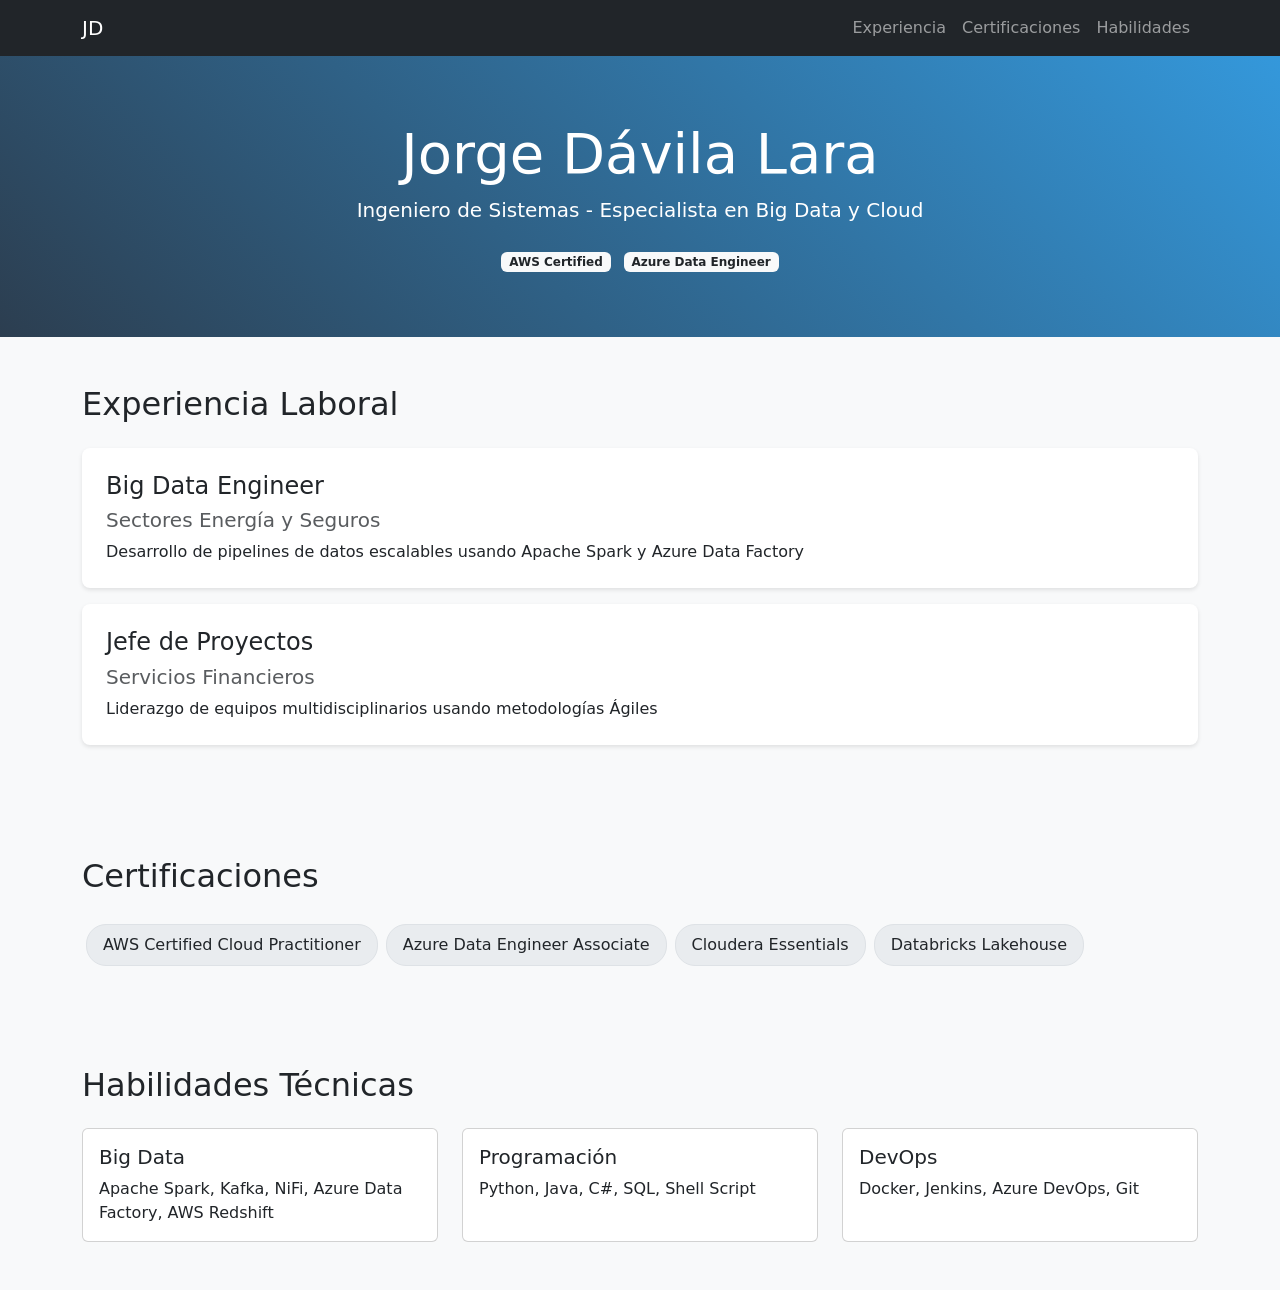
==== index.html @ fbff55b8 "fix: rename html" ====
<!DOCTYPE html>
<html lang="es">
<head>
    <meta charset="UTF-8">
    <meta name="viewport" content="width=device-width, initial-scale=1.0">
    <title>Jorge Dávila - Portafolio Profesional</title>
    <link href="https://cdn.jsdelivr.net/npm/bootstrap@5.3.0/dist/css/bootstrap.min.css" rel="stylesheet">
    <link href="styles.css" rel="stylesheet">
</head>
<body>
    <nav class="navbar navbar-expand-lg navbar-dark bg-dark">
        <div class="container">
            <a class="navbar-brand" href="#">JD</a>
            <button class="navbar-toggler" type="button" data-bs-toggle="collapse" data-bs-target="#navbarNav">
                <span class="navbar-toggler-icon"></span>
            </button>
            <div class="collapse navbar-collapse" id="navbarNav">
                <ul class="navbar-nav ms-auto">
                    <li class="nav-item"><a class="nav-link" href="#experiencia">Experiencia</a></li>
                    <li class="nav-item"><a class="nav-link" href="#certificaciones">Certificaciones</a></li>
                    <li class="nav-item"><a class="nav-link" href="#habilidades">Habilidades</a></li>
                </ul>
            </div>
        </div>
    </nav>

    <div class="hero-section text-center">
        <div class="container">
            <h1 class="display-4">Jorge Dávila Lara</h1>
            <p class="lead">Ingeniero de Sistemas - Especialista en Big Data y Cloud</p>
            <div class="mt-4">
                <span class="badge bg-light text-dark me-2">AWS Certified</span>
                <span class="badge bg-light text-dark">Azure Data Engineer</span>
            </div>
        </div>
    </div>

    <section id="experiencia" class="container">
        <h2 class="mb-4">Experiencia Laboral</h2>
        <div class="experience-item">
            <h4>Big Data Engineer</h4>
            <h5 class="text-muted">Sectores Energía y Seguros</h5>
            <p class="mb-0">Desarrollo de pipelines de datos escalables usando Apache Spark y Azure Data Factory</p>
        </div>
        <div class="experience-item">
            <h4>Jefe de Proyectos</h4>
            <h5 class="text-muted">Servicios Financieros</h5>
            <p class="mb-0">Liderazgo de equipos multidisciplinarios usando metodologías Ágiles</p>
        </div>
    </section>

    <section id="certificaciones" class="bg-light">
        <div class="container">
            <h2 class="mb-4">Certificaciones</h2>
            <div class="d-flex flex-wrap">
                <span class="certification-badge">AWS Certified Cloud Practitioner</span>
                <span class="certification-badge">Azure Data Engineer Associate</span>
                <span class="certification-badge">Cloudera Essentials</span>
                <span class="certification-badge">Databricks Lakehouse</span>
            </div>
        </div>
    </section>

    <section id="habilidades" class="container">
        <h2 class="mb-4">Habilidades Técnicas</h2>
        <div class="row row-cols-1 row-cols-md-3 g-4">
            <div class="col">
                <div class="card skill-card h-100">
                    <div class="card-body">
                        <h5 class="card-title">Big Data</h5>
                        <p class="card-text">Apache Spark, Kafka, NiFi, Azure Data Factory, AWS Redshift</p>
                    </div>
                </div>
            </div>
            <div class="col">
                <div class="card skill-card h-100">
                    <div class="card-body">
                        <h5 class="card-title">Programación</h5>
                        <p class="card-text">Python, Java, C#, SQL, Shell Script</p>
                    </div>
                </div>
            </div>
            <div class="col">
                <div class="card skill-card h-100">
                    <div class="card-body">
                        <h5 class="card-title">DevOps</h5>
                        <p class="card-text">Docker, Jenkins, Azure DevOps, Git</p>
                    </div>
                </div>
            </div>
        </div>
    </section>

    <script src="https://cdn.jsdelivr.net/npm/bootstrap@5.3.0/dist/js/bootstrap.bundle.min.js"></script>
    <script src="script.js"></script>
</body>
</html>
---- styles.css ----
body { background-color: #f8f9fa; }
.hero-section { 
    background: linear-gradient(45deg, #2c3e50, #3498db);
    color: white;
    padding: 4rem 0;
}
.skill-card {
    transition: transform 0.3s;
    cursor: pointer;
}
.skill-card:hover {
    transform: translateY(-5px);
}
.certification-badge {
    background-color: #e9ecef;
    border: 1px solid #dee2e6;
    padding: 0.5rem 1rem;
    border-radius: 20px;
    margin: 0.25rem;
}
section { padding: 3rem 0; }
.experience-item {
    background: white;
    border-radius: 8px;
    padding: 1.5rem;
    margin-bottom: 1rem;
    box-shadow: 0 2px 4px rgba(0,0,0,0.1);
}
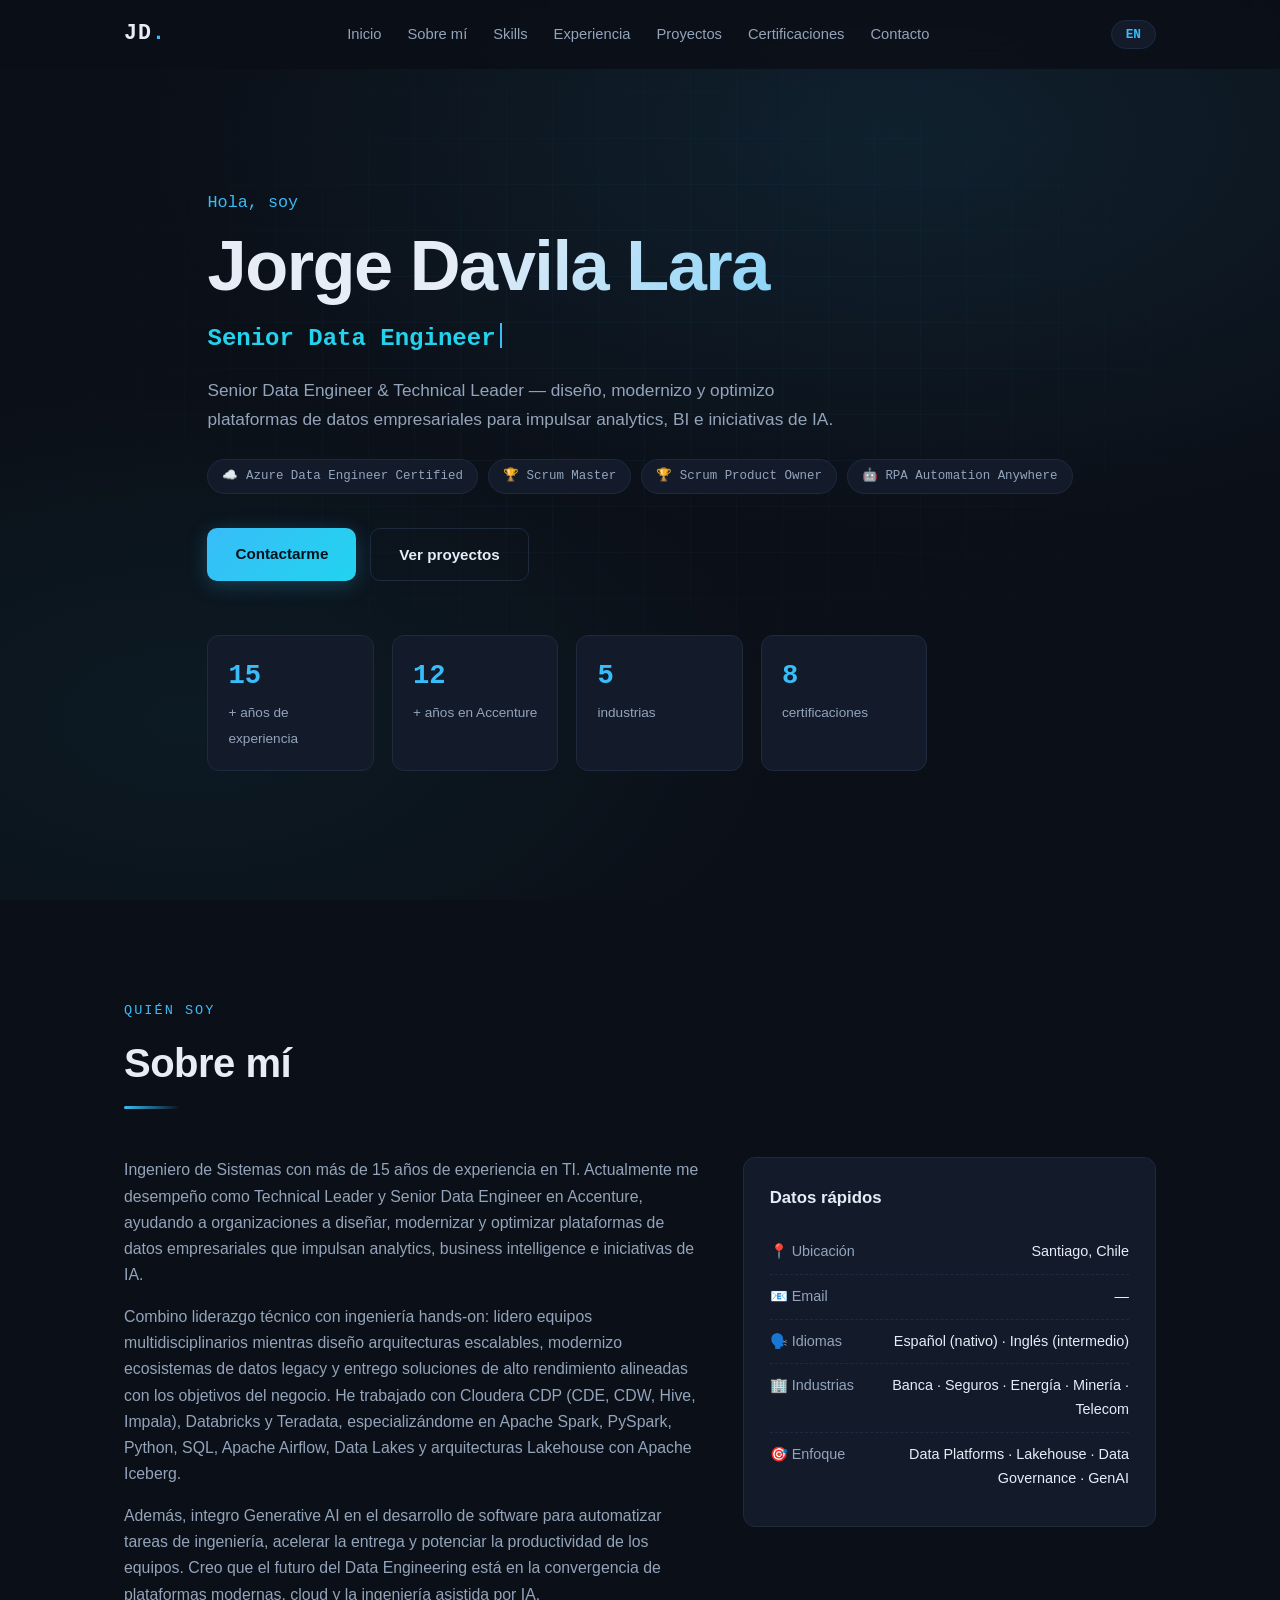
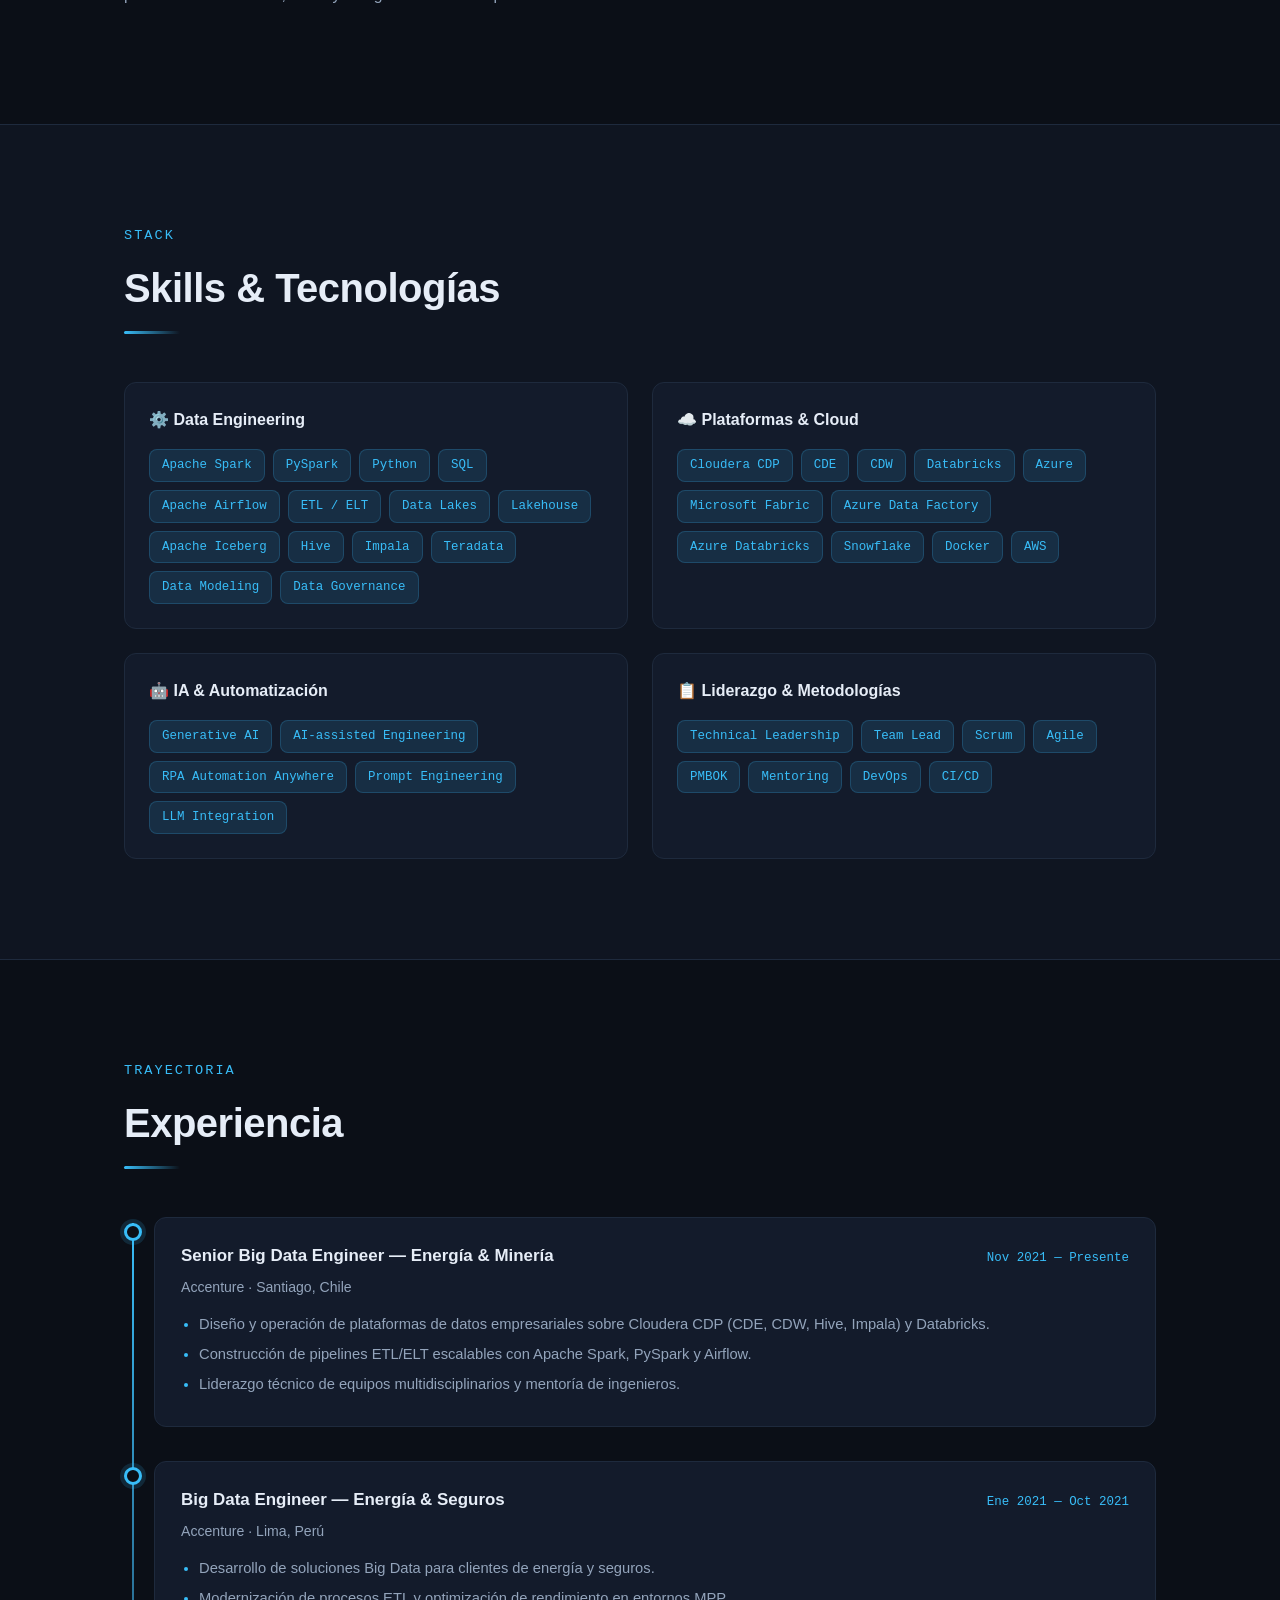
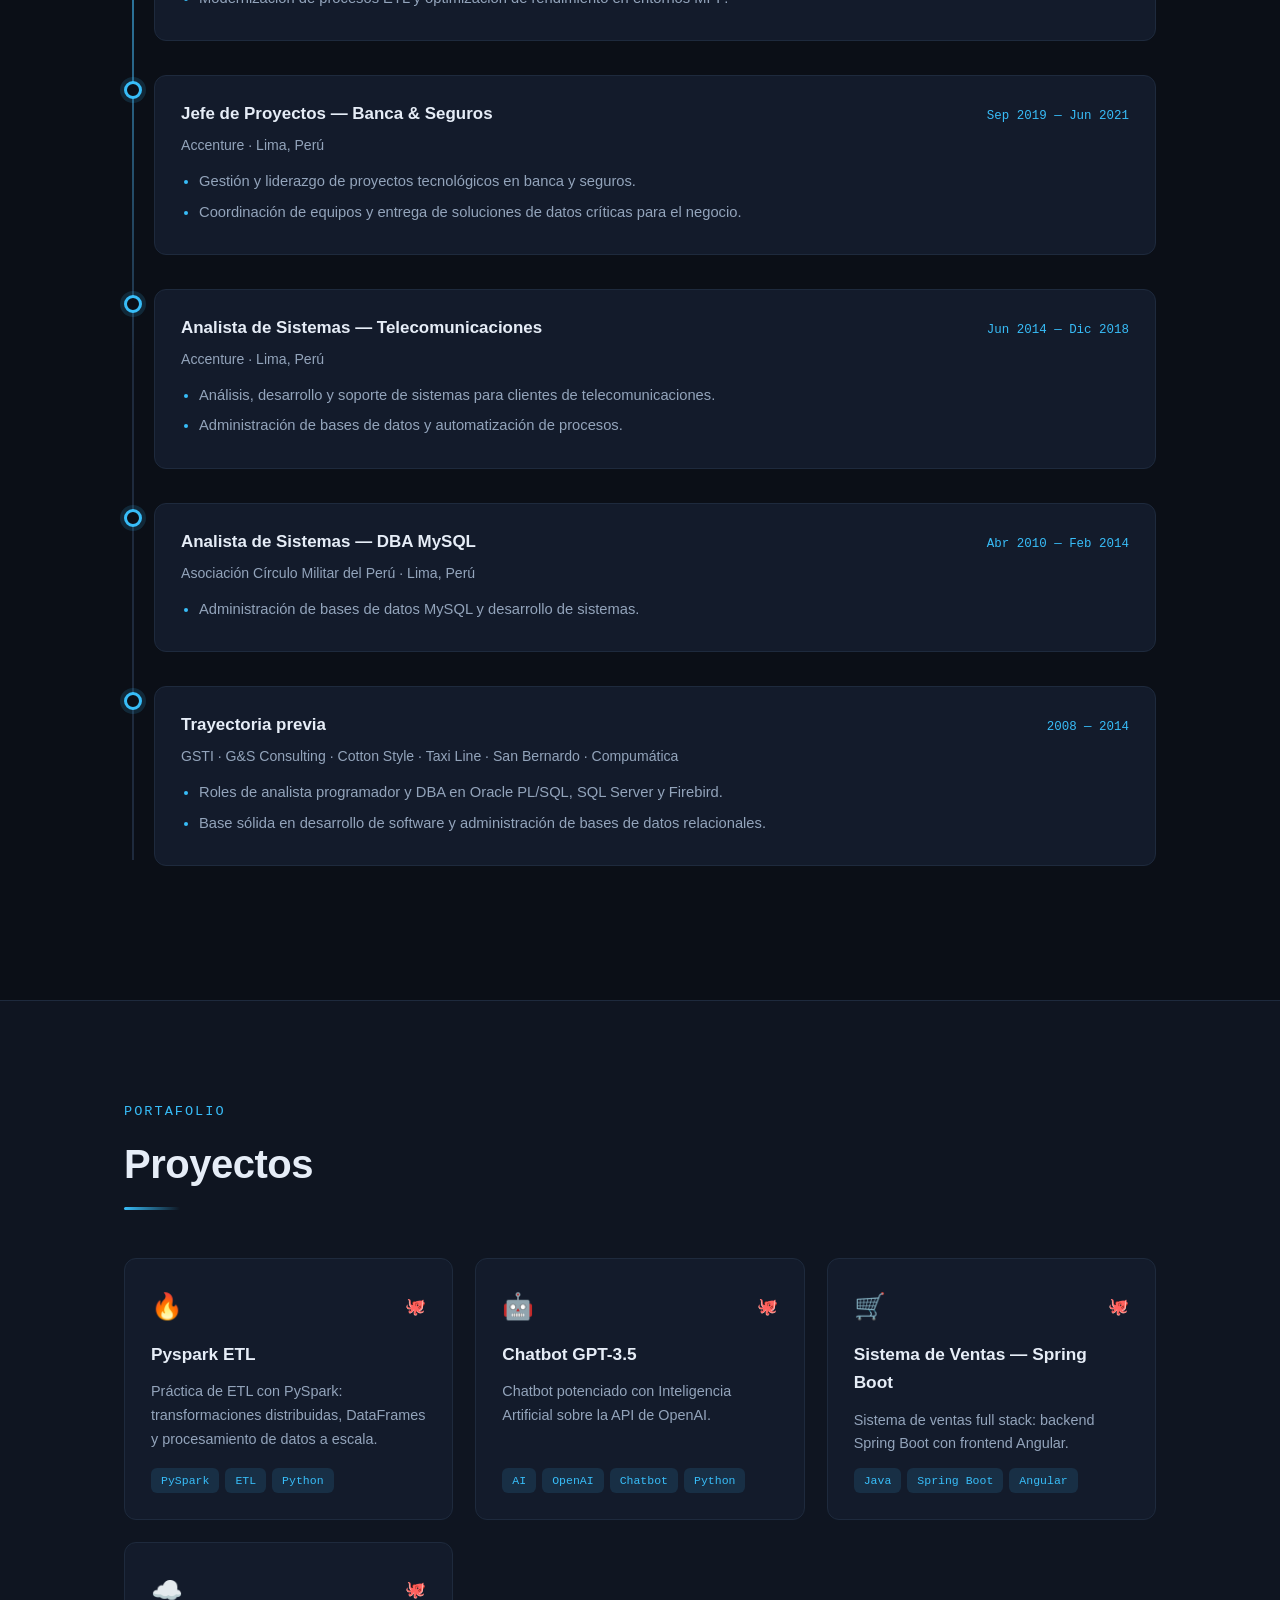
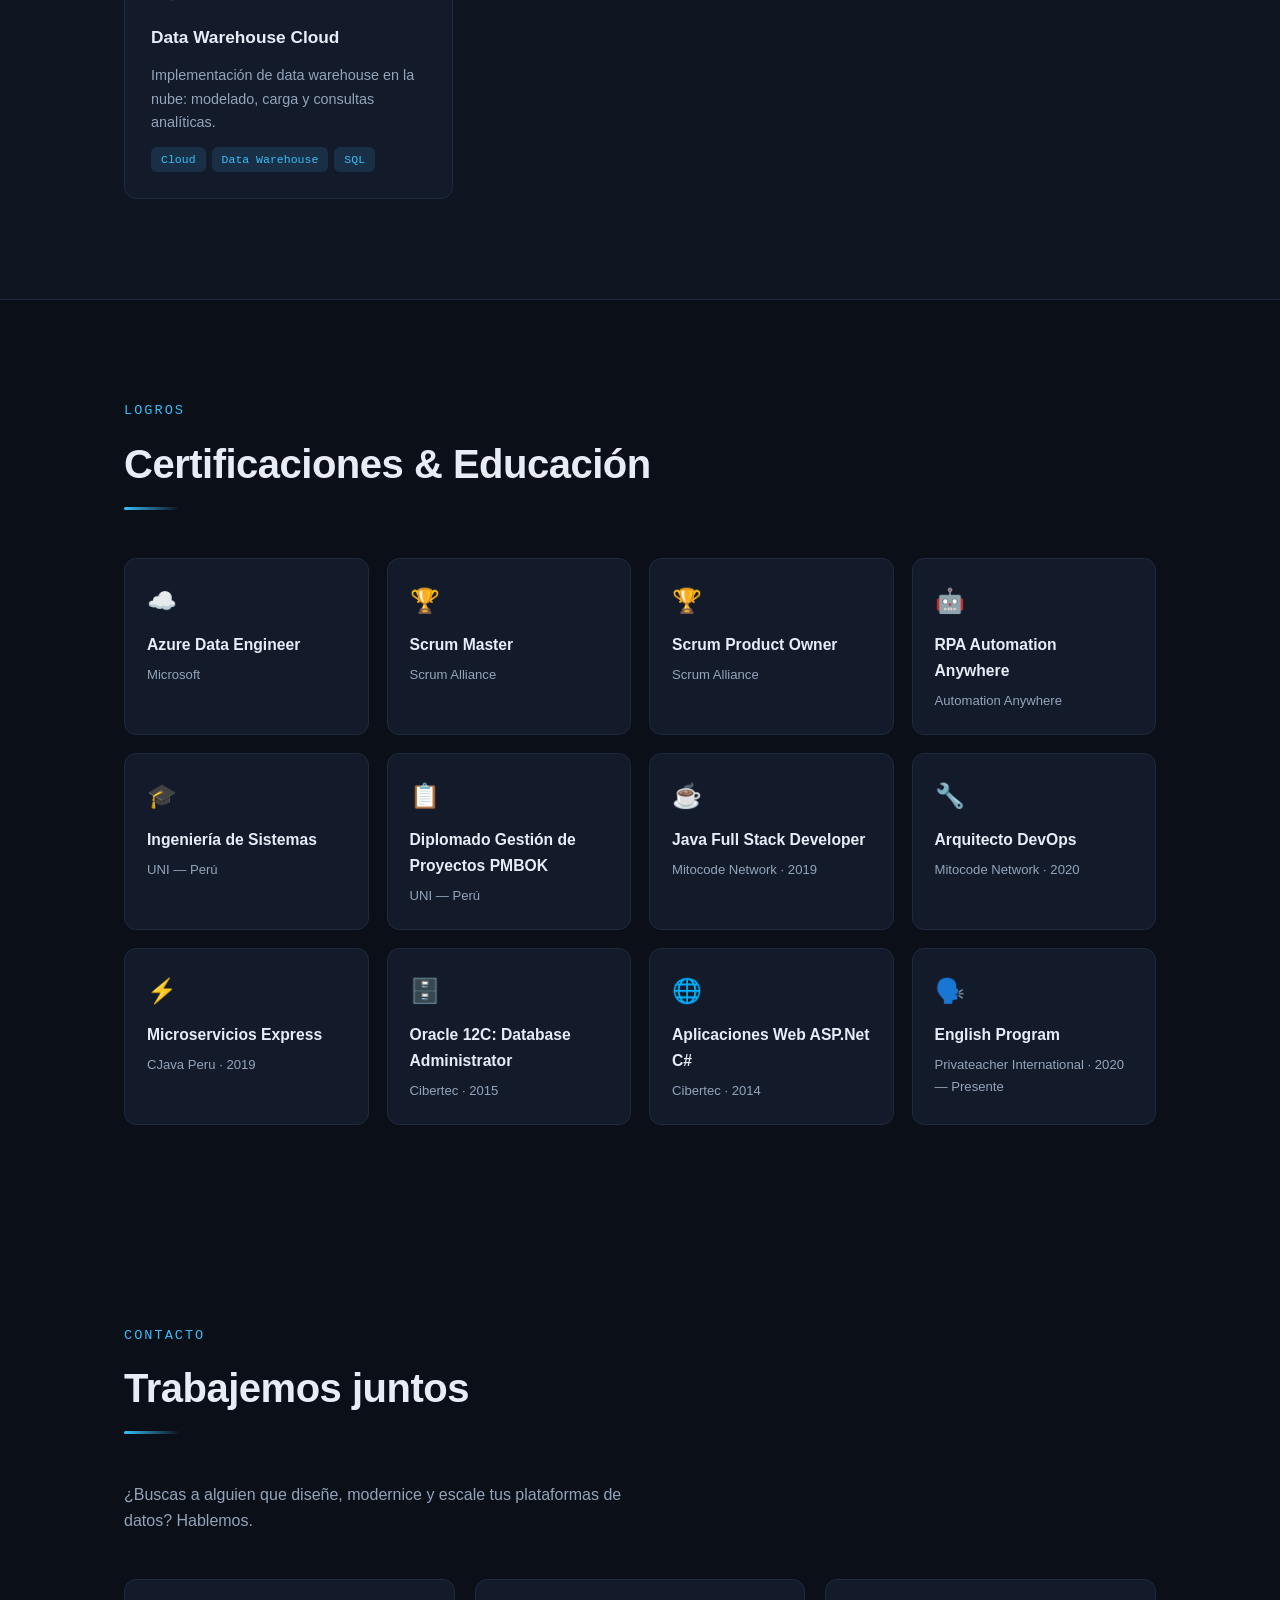
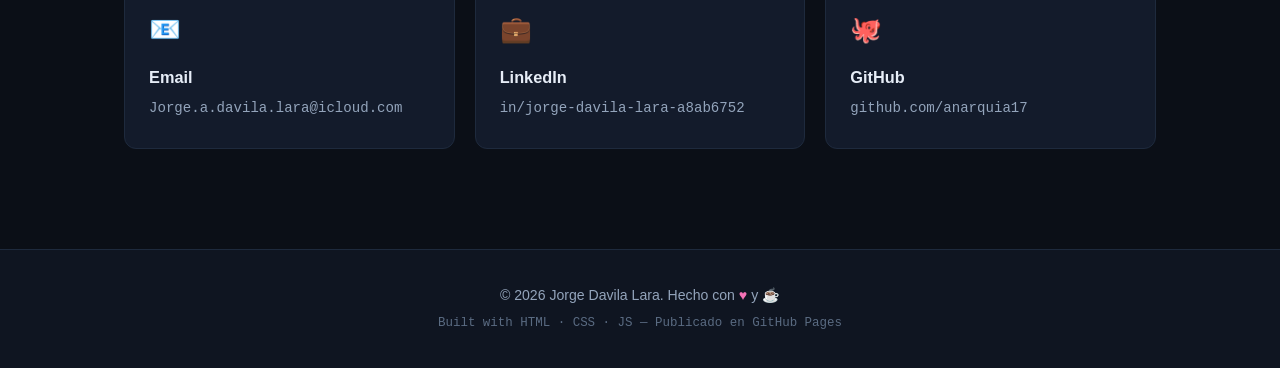
==== commit db34cc96: "feat: portfolio landing page" ====
--- a/index.html
+++ b/index.html
@@ -1,97 +1,406 @@
 <!DOCTYPE html>
 <html lang="es">
 <head>
-    <meta charset="UTF-8">
-    <meta name="viewport" content="width=device-width, initial-scale=1.0">
-    <title>Jorge Dávila - Portafolio Profesional</title>
-    <link href="https://cdn.jsdelivr.net/npm/bootstrap@5.3.0/dist/css/bootstrap.min.css" rel="stylesheet">
-    <link href="styles.css" rel="stylesheet">
+  <meta charset="UTF-8" />
+  <meta name="viewport" content="width=device-width, initial-scale=1.0" />
+
+  <title>Jorge Davila Lara — Senior Data Engineer & Technical Leader</title>
+  <meta name="description" content="Portafolio de Jorge Davila Lara: Senior Data Engineer y Technical Leader especializado en Big Data, Apache Spark, Cloud (Azure) y plataformas de datos empresariales." />
+  <meta name="author" content="Jorge Davila Lara" />
+  <meta name="keywords" content="Data Engineer, Big Data, Apache Spark, PySpark, Airflow, Cloudera, Databricks, Azure, Data Lakehouse, Portafolio" />
+
+  <!-- Open Graph -->
+  <meta property="og:type" content="website" />
+  <meta property="og:title" content="Jorge Davila Lara — Senior Data Engineer" />
+  <meta property="og:description" content="Plataformas de datos, Big Data, Cloud y liderazgo técnico. Senior Data Engineer & Technical Leader." />
+  <meta property="og:url" content="https://anarquia17.github.io/" />
+  <meta property="og:image" content="https://anarquia17.github.io/assets/og-image.png" />
+
+  <!-- Favicon (SVG inline) -->
+  <link rel="icon" href="data:image/svg+xml,%3Csvg xmlns='http://www.w3.org/2000/svg' viewBox='0 0 100 100'%3E%3Crect width='100' height='100' rx='20' fill='%230b0f17'/%3E%3Ctext x='50' y='68' font-size='52' font-family='monospace' font-weight='bold' fill='%2338bdf8' text-anchor='middle'%3EJD%3C/text%3E%3C/svg%3E" />
+
+  <link rel="stylesheet" href="assets/css/style.css" />
 </head>
 <body>
-    <nav class="navbar navbar-expand-lg navbar-dark bg-dark">
-        <div class="container">
-            <a class="navbar-brand" href="#">JD</a>
-            <button class="navbar-toggler" type="button" data-bs-toggle="collapse" data-bs-target="#navbarNav">
-                <span class="navbar-toggler-icon"></span>
-            </button>
-            <div class="collapse navbar-collapse" id="navbarNav">
-                <ul class="navbar-nav ms-auto">
-                    <li class="nav-item"><a class="nav-link" href="#experiencia">Experiencia</a></li>
-                    <li class="nav-item"><a class="nav-link" href="#certificaciones">Certificaciones</a></li>
-                    <li class="nav-item"><a class="nav-link" href="#habilidades">Habilidades</a></li>
-                </ul>
-            </div>
-        </div>
-    </nav>
-
-    <div class="hero-section text-center">
-        <div class="container">
-            <h1 class="display-4">Jorge Dávila Lara</h1>
-            <p class="lead">Ingeniero de Sistemas - Especialista en Big Data y Cloud</p>
-            <div class="mt-4">
-                <span class="badge bg-light text-dark me-2">AWS Certified</span>
-                <span class="badge bg-light text-dark">Azure Data Engineer</span>
-            </div>
-        </div>
+
+  <!-- ======================= NAVBAR ======================= -->
+  <header class="navbar" id="navbar">
+    <div class="container navbar-inner">
+      <a href="#inicio" class="logo" aria-label="Inicio">JD<span class="logo-dot">.</span></a>
+
+      <nav class="nav-links" id="navLinks">
+        <a href="#inicio" data-i18n="nav.inicio">Inicio</a>
+        <a href="#sobre-mi" data-i18n="nav.sobremi">Sobre mí</a>
+        <a href="#skills" data-i18n="nav.skills">Skills</a>
+        <a href="#experiencia" data-i18n="nav.experiencia">Experiencia</a>
+        <a href="#proyectos" data-i18n="nav.proyectos">Proyectos</a>
+        <a href="#certificaciones" data-i18n="nav.certificaciones">Certificaciones</a>
+        <a href="#contacto" data-i18n="nav.contacto">Contacto</a>
+      </nav>
+
+      <div class="navbar-actions">
+        <button class="lang-toggle" id="langToggle" aria-label="Cambiar idioma / Switch language">
+          <span id="langLabel">EN</span>
+        </button>
+        <button class="menu-toggle" id="menuToggle" aria-label="Menú" aria-expanded="false">
+          <span></span><span></span><span></span>
+        </button>
+      </div>
     </div>
-
-    <section id="experiencia" class="container">
-        <h2 class="mb-4">Experiencia Laboral</h2>
-        <div class="experience-item">
-            <h4>Big Data Engineer</h4>
-            <h5 class="text-muted">Sectores Energía y Seguros</h5>
-            <p class="mb-0">Desarrollo de pipelines de datos escalables usando Apache Spark y Azure Data Factory</p>
-        </div>
-        <div class="experience-item">
-            <h4>Jefe de Proyectos</h4>
-            <h5 class="text-muted">Servicios Financieros</h5>
-            <p class="mb-0">Liderazgo de equipos multidisciplinarios usando metodologías Ágiles</p>
-        </div>
-    </section>
-
-    <section id="certificaciones" class="bg-light">
-        <div class="container">
-            <h2 class="mb-4">Certificaciones</h2>
-            <div class="d-flex flex-wrap">
-                <span class="certification-badge">AWS Certified Cloud Practitioner</span>
-                <span class="certification-badge">Azure Data Engineer Associate</span>
-                <span class="certification-badge">Cloudera Essentials</span>
-                <span class="certification-badge">Databricks Lakehouse</span>
-            </div>
-        </div>
-    </section>
-
-    <section id="habilidades" class="container">
-        <h2 class="mb-4">Habilidades Técnicas</h2>
-        <div class="row row-cols-1 row-cols-md-3 g-4">
-            <div class="col">
-                <div class="card skill-card h-100">
-                    <div class="card-body">
-                        <h5 class="card-title">Big Data</h5>
-                        <p class="card-text">Apache Spark, Kafka, NiFi, Azure Data Factory, AWS Redshift</p>
-                    </div>
-                </div>
-            </div>
-            <div class="col">
-                <div class="card skill-card h-100">
-                    <div class="card-body">
-                        <h5 class="card-title">Programación</h5>
-                        <p class="card-text">Python, Java, C#, SQL, Shell Script</p>
-                    </div>
-                </div>
-            </div>
-            <div class="col">
-                <div class="card skill-card h-100">
-                    <div class="card-body">
-                        <h5 class="card-title">DevOps</h5>
-                        <p class="card-text">Docker, Jenkins, Azure DevOps, Git</p>
-                    </div>
-                </div>
-            </div>
-        </div>
-    </section>
-
-    <script src="https://cdn.jsdelivr.net/npm/bootstrap@5.3.0/dist/js/bootstrap.bundle.min.js"></script>
-    <script src="script.js"></script>
+  </header>
+
+  <main>
+    <!-- ======================= HERO ======================= -->
+    <section id="inicio" class="hero">
+      <div class="container hero-inner">
+        <p class="hero-greeting reveal" data-i18n="hero.greeting">Hola, soy</p>
+        <h1 class="hero-name reveal">Jorge Davila Lara</h1>
+        <h2 class="hero-role"><span id="typedRole"></span><span class="caret"></span></h2>
+        <p class="hero-tagline reveal" data-i18n="hero.tagline">
+          Senior Data Engineer &amp; Technical Leader — diseño, modernizo y optimizo plataformas de datos empresariales para impulsar analytics, BI e iniciativas de IA.
+        </p>
+
+        <div class="hero-badges reveal">
+          <span class="badge">☁️ Azure Data Engineer Certified</span>
+          <span class="badge">🏆 Scrum Master</span>
+          <span class="badge">🏆 Scrum Product Owner</span>
+          <span class="badge">🤖 RPA Automation Anywhere</span>
+        </div>
+
+        <div class="hero-cta reveal">
+          <a href="#contacto" class="btn btn-primary" data-i18n="hero.cta.contacto">Contactarme</a>
+          <a href="#proyectos" class="btn btn-ghost" data-i18n="hero.cta.proyectos">Ver proyectos</a>
+        </div>
+
+        <div class="hero-stats reveal">
+          <div class="stat"><span class="stat-num" data-count="15">0</span><span class="stat-label" data-i18n="hero.stat1">+ años de experiencia</span></div>
+          <div class="stat"><span class="stat-num" data-count="12">0</span><span class="stat-label" data-i18n="hero.stat2">+ años en Accenture</span></div>
+          <div class="stat"><span class="stat-num" data-count="5">0</span><span class="stat-label" data-i18n="hero.stat3">industrias</span></div>
+          <div class="stat"><span class="stat-num" data-count="8">0</span><span class="stat-label" data-i18n="hero.stat4">certificaciones</span></div>
+        </div>
+      </div>
+    </section>
+
+    <!-- ======================= SOBRE MÍ ======================= -->
+    <section id="sobre-mi" class="section">
+      <div class="container">
+        <p class="kicker reveal" data-i18n="about.kicker">Quién soy</p>
+        <h2 class="section-title reveal" data-i18n="about.title">Sobre mí</h2>
+
+        <div class="about-grid">
+          <div class="about-text reveal">
+            <p data-i18n="about.p1">Ingeniero de Sistemas con más de 15 años de experiencia en TI. Actualmente me desempeño como Technical Leader y Senior Data Engineer en Accenture, ayudando a organizaciones a diseñar, modernizar y optimizar plataformas de datos empresariales que impulsan analytics, business intelligence e iniciativas de IA.</p>
+            <p data-i18n="about.p2">Combino liderazgo técnico con ingeniería hands-on: lidero equipos multidisciplinarios mientras diseño arquitecturas escalables, modernizo ecosistemas de datos legacy y entrego soluciones de alto rendimiento alineadas con los objetivos del negocio. He trabajado con Cloudera CDP (CDE, CDW, Hive, Impala), Databricks y Teradata, especializándome en Apache Spark, PySpark, Python, SQL, Apache Airflow, Data Lakes y arquitecturas Lakehouse con Apache Iceberg.</p>
+            <p data-i18n="about.p3">Además, integro Generative AI en el desarrollo de software para automatizar tareas de ingeniería, acelerar la entrega y potenciar la productividad de los equipos. Creo que el futuro del Data Engineering está en la convergencia de plataformas modernas, cloud y la ingeniería asistida por IA.</p>
+          </div>
+
+          <div class="about-card reveal">
+            <h3 data-i18n="about.datos.title">Datos rápidos</h3>
+            <ul class="about-list">
+              <li><span class="li-label" data-i18n="about.datos.ubicacion">📍 Ubicación</span><span id="datoUbicacion">Santiago, Chile</span></li>
+              <li><span class="li-label">📧 Email</span><span id="datoEmail">—</span></li>
+              <li><span class="li-label" data-i18n="about.datos.idiomas">🗣️ Idiomas</span><span data-i18n="about.datos.idiomasValor">Español (nativo) · Inglés (intermedio)</span></li>
+              <li><span class="li-label" data-i18n="about.datos.industrias">🏢 Industrias</span><span data-i18n="about.datos.industriasValor">Banca · Seguros · Energía · Minería · Telecom</span></li>
+              <li><span class="li-label" data-i18n="about.datos.enfoque">🎯 Enfoque</span><span data-i18n="about.datos.enfoqueValor">Data Platforms · Lakehouse · Data Governance · GenAI</span></li>
+            </ul>
+          </div>
+        </div>
+      </div>
+    </section>
+
+
+    <!-- ======================= SKILLS ======================= -->
+    <section id="skills" class="section section-alt">
+      <div class="container">
+        <p class="kicker reveal" data-i18n="skills.kicker">Stack</p>
+        <h2 class="section-title reveal" data-i18n="skills.title">Skills &amp; Tecnologías</h2>
+
+        <div class="skills-grid">
+          <div class="skill-cat reveal">
+            <h3>⚙️ <span data-i18n="skills.dataEng">Data Engineering</span></h3>
+            <div class="chips">
+              <span class="chip">Apache Spark</span>
+              <span class="chip">PySpark</span>
+              <span class="chip">Python</span>
+              <span class="chip">SQL</span>
+              <span class="chip">Apache Airflow</span>
+              <span class="chip">ETL / ELT</span>
+              <span class="chip">Data Lakes</span>
+              <span class="chip">Lakehouse</span>
+              <span class="chip">Apache Iceberg</span>
+              <span class="chip">Hive</span>
+              <span class="chip">Impala</span>
+              <span class="chip">Teradata</span>
+              <span class="chip">Data Modeling</span>
+              <span class="chip">Data Governance</span>
+            </div>
+          </div>
+
+          <div class="skill-cat reveal">
+            <h3>☁️ <span data-i18n="skills.cloud">Plataformas &amp; Cloud</span></h3>
+            <div class="chips">
+              <span class="chip">Cloudera CDP</span>
+              <span class="chip">CDE</span>
+              <span class="chip">CDW</span>
+              <span class="chip">Databricks</span>
+              <span class="chip">Azure</span>
+              <span class="chip">Microsoft Fabric</span>
+              <span class="chip">Azure Data Factory</span>
+              <span class="chip">Azure Databricks</span>
+              <span class="chip">Snowflake</span>
+              <span class="chip">Docker</span>
+              <span class="chip">AWS</span>
+            </div>
+          </div>
+
+          <div class="skill-cat reveal">
+            <h3>🤖 <span data-i18n="skills.ai">IA &amp; Automatización</span></h3>
+            <div class="chips">
+              <span class="chip">Generative AI</span>
+              <span class="chip">AI-assisted Engineering</span>
+              <span class="chip">RPA Automation Anywhere</span>
+              <span class="chip">Prompt Engineering</span>
+              <span class="chip">LLM Integration</span>
+            </div>
+          </div>
+
+          <div class="skill-cat reveal">
+            <h3>📋 <span data-i18n="skills.leadership">Liderazgo &amp; Metodologías</span></h3>
+            <div class="chips">
+              <span class="chip">Technical Leadership</span>
+              <span class="chip">Team Lead</span>
+              <span class="chip">Scrum</span>
+              <span class="chip">Agile</span>
+              <span class="chip">PMBOK</span>
+              <span class="chip">Mentoring</span>
+              <span class="chip">DevOps</span>
+              <span class="chip">CI/CD</span>
+            </div>
+          </div>
+        </div>
+      </div>
+    </section>
+
+    <!-- ======================= EXPERIENCIA ======================= -->
+    <section id="experiencia" class="section">
+      <div class="container">
+        <p class="kicker reveal" data-i18n="exp.kicker">Trayectoria</p>
+        <h2 class="section-title reveal" data-i18n="exp.title">Experiencia</h2>
+
+        <div class="timeline">
+          <div class="timeline-item reveal">
+            <div class="timeline-marker"></div>
+            <div class="timeline-card">
+              <div class="timeline-head">
+                <h3 data-i18n="exp.j1.rol">Senior Big Data Engineer — Energía &amp; Minería</h3>
+                <span class="timeline-date" data-i18n="exp.j1.fecha">Nov 2021 — Presente</span>
+              </div>
+              <p class="timeline-company">Accenture · <span data-i18n="exp.j1.lugar">Santiago, Chile</span></p>
+              <ul>
+                <li data-i18n="exp.j1.d1">Diseño y operación de plataformas de datos empresariales sobre Cloudera CDP (CDE, CDW, Hive, Impala) y Databricks.</li>
+                <li data-i18n="exp.j1.d2">Construcción de pipelines ETL/ELT escalables con Apache Spark, PySpark y Airflow.</li>
+                <li data-i18n="exp.j1.d3">Liderazgo técnico de equipos multidisciplinarios y mentoría de ingenieros.</li>
+              </ul>
+            </div>
+          </div>
+
+          <div class="timeline-item reveal">
+            <div class="timeline-marker"></div>
+            <div class="timeline-card">
+              <div class="timeline-head">
+                <h3 data-i18n="exp.j2.rol">Big Data Engineer — Energía &amp; Seguros</h3>
+                <span class="timeline-date">Ene 2021 — Oct 2021</span>
+              </div>
+              <p class="timeline-company">Accenture · Lima, Perú</p>
+              <ul>
+                <li data-i18n="exp.j2.d1">Desarrollo de soluciones Big Data para clientes de energía y seguros.</li>
+                <li data-i18n="exp.j2.d2">Modernización de procesos ETL y optimización de rendimiento en entornos MPP.</li>
+              </ul>
+            </div>
+          </div>
+
+          <div class="timeline-item reveal">
+            <div class="timeline-marker"></div>
+            <div class="timeline-card">
+              <div class="timeline-head">
+                <h3 data-i18n="exp.j3.rol">Jefe de Proyectos — Banca &amp; Seguros</h3>
+                <span class="timeline-date">Sep 2019 — Jun 2021</span>
+              </div>
+              <p class="timeline-company">Accenture · Lima, Perú</p>
+              <ul>
+                <li data-i18n="exp.j3.d1">Gestión y liderazgo de proyectos tecnológicos en banca y seguros.</li>
+                <li data-i18n="exp.j3.d2">Coordinación de equipos y entrega de soluciones de datos críticas para el negocio.</li>
+              </ul>
+            </div>
+          </div>
+
+          <div class="timeline-item reveal">
+            <div class="timeline-marker"></div>
+            <div class="timeline-card">
+              <div class="timeline-head">
+                <h3 data-i18n="exp.j4.rol">Analista de Sistemas — Telecomunicaciones</h3>
+                <span class="timeline-date">Jun 2014 — Dic 2018</span>
+              </div>
+              <p class="timeline-company">Accenture · Lima, Perú</p>
+              <ul>
+                <li data-i18n="exp.j4.d1">Análisis, desarrollo y soporte de sistemas para clientes de telecomunicaciones.</li>
+                <li data-i18n="exp.j4.d2">Administración de bases de datos y automatización de procesos.</li>
+              </ul>
+            </div>
+          </div>
+
+          <div class="timeline-item reveal">
+            <div class="timeline-marker"></div>
+            <div class="timeline-card">
+              <div class="timeline-head">
+                <h3 data-i18n="exp.j5.rol">Analista de Sistemas — DBA MySQL</h3>
+                <span class="timeline-date">Abr 2010 — Feb 2014</span>
+              </div>
+              <p class="timeline-company">Asociación Círculo Militar del Perú · Lima, Perú</p>
+              <ul>
+                <li data-i18n="exp.j5.d1">Administración de bases de datos MySQL y desarrollo de sistemas.</li>
+              </ul>
+            </div>
+          </div>
+
+          <div class="timeline-item reveal">
+            <div class="timeline-marker"></div>
+            <div class="timeline-card">
+              <div class="timeline-head">
+                <h3 data-i18n="exp.j6.rol">Trayectoria previa</h3>
+                <span class="timeline-date">2008 — 2014</span>
+              </div>
+              <p class="timeline-company">GSTI · G&amp;S Consulting · Cotton Style · Taxi Line · San Bernardo · Compumática</p>
+              <ul>
+                <li data-i18n="exp.j6.d1">Roles de analista programador y DBA en Oracle PL/SQL, SQL Server y Firebird.</li>
+                <li data-i18n="exp.j6.d2">Base sólida en desarrollo de software y administración de bases de datos relacionales.</li>
+              </ul>
+            </div>
+          </div>
+        </div>
+      </div>
+    </section>
+
+    <!-- ======================= PROYECTOS ======================= -->
+    <section id="proyectos" class="section section-alt">
+      <div class="container">
+        <p class="kicker reveal" data-i18n="projects.kicker">Portafolio</p>
+        <h2 class="section-title reveal" data-i18n="projects.title">Proyectos</h2>
+
+        <div id="projectsGrid" class="projects-grid">
+          <!-- Proyectos renderizados por JS (data/projects.json) -->
+        </div>
+      </div>
+    </section>
+
+    <!-- ======================= CERTIFICACIONES ======================= -->
+    <section id="certificaciones" class="section">
+      <div class="container">
+        <p class="kicker reveal" data-i18n="certs.kicker">Logros</p>
+        <h2 class="section-title reveal" data-i18n="certs.title">Certificaciones &amp; Educación</h2>
+
+        <div class="certs-grid">
+          <div class="cert-card reveal">
+            <span class="cert-icon">☁️</span>
+            <h3>Azure Data Engineer</h3>
+            <p class="cert-issuer">Microsoft</p>
+          </div>
+          <div class="cert-card reveal">
+            <span class="cert-icon">🏆</span>
+            <h3>Scrum Master</h3>
+            <p class="cert-issuer">Scrum Alliance</p>
+          </div>
+          <div class="cert-card reveal">
+            <span class="cert-icon">🏆</span>
+            <h3>Scrum Product Owner</h3>
+            <p class="cert-issuer">Scrum Alliance</p>
+          </div>
+          <div class="cert-card reveal">
+            <span class="cert-icon">🤖</span>
+            <h3>RPA Automation Anywhere</h3>
+            <p class="cert-issuer">Automation Anywhere</p>
+          </div>
+          <div class="cert-card reveal">
+            <span class="cert-icon">🎓</span>
+            <h3>Ingeniería de Sistemas</h3>
+            <p class="cert-issuer">UNI — Perú</p>
+          </div>
+          <div class="cert-card reveal">
+            <span class="cert-icon">📋</span>
+            <h3>Diplomado Gestión de Proyectos PMBOK</h3>
+            <p class="cert-issuer">UNI — Perú</p>
+          </div>
+          <div class="cert-card reveal">
+            <span class="cert-icon">☕</span>
+            <h3>Java Full Stack Developer</h3>
+            <p class="cert-issuer">Mitocode Network · 2019</p>
+          </div>
+          <div class="cert-card reveal">
+            <span class="cert-icon">🔧</span>
+            <h3>Arquitecto DevOps</h3>
+            <p class="cert-issuer">Mitocode Network · 2020</p>
+          </div>
+          <div class="cert-card reveal">
+            <span class="cert-icon">⚡</span>
+            <h3>Microservicios Express</h3>
+            <p class="cert-issuer">CJava Peru · 2019</p>
+          </div>
+          <div class="cert-card reveal">
+            <span class="cert-icon">🗄️</span>
+            <h3>Oracle 12C: Database Administrator</h3>
+            <p class="cert-issuer">Cibertec · 2015</p>
+          </div>
+          <div class="cert-card reveal">
+            <span class="cert-icon">🌐</span>
+            <h3>Aplicaciones Web ASP.Net C#</h3>
+            <p class="cert-issuer">Cibertec · 2014</p>
+          </div>
+          <div class="cert-card reveal">
+            <span class="cert-icon">🗣️</span>
+            <h3>English Program</h3>
+            <p class="cert-issuer">Privateacher International · 2020 — Presente</p>
+          </div>
+        </div>
+      </div>
+    </section>
+
+    <!-- ======================= CONTACTO ======================= -->
+    <section id="contacto" class="section">
+      <div class="container">
+        <p class="kicker reveal" data-i18n="contact.kicker">Contacto</p>
+        <h2 class="section-title reveal" data-i18n="contact.title">Trabajemos juntos</h2>
+        <p class="contact-sub reveal" data-i18n="contact.sub">¿Buscas a alguien que diseñe, modernice y escale tus plataformas de datos? Hablemos.</p>
+
+        <div class="contact-grid reveal">
+          <a class="contact-card" id="contactEmail" href="mailto:Jorge.a.davila.lara@icloud.com" target="_blank" rel="noopener">
+            <span class="contact-icon">📧</span>
+            <h3>Email</h3>
+            <p id="contactEmailText">Jorge.a.davila.lara@icloud.com</p>
+          </a>
+          <a class="contact-card" id="contactLinkedin" href="https://www.linkedin.com/in/jorge-davila-lara-a8ab6752" target="_blank" rel="noopener">
+            <span class="contact-icon">💼</span>
+            <h3>LinkedIn</h3>
+            <p>in/jorge-davila-lara-a8ab6752</p>
+          </a>
+          <a class="contact-card" id="contactGithub" href="https://github.com/anarquia17" target="_blank" rel="noopener">
+            <span class="contact-icon">🐙</span>
+            <h3>GitHub</h3>
+            <p id="contactGithubText">github.com/anarquia17</p>
+          </a>
+        </div>
+      </div>
+    </section>
+  </main>
+
+  <!-- ======================= FOOTER ======================= -->
+  <footer class="footer">
+    <div class="container footer-inner">
+      <p>© <span id="year"></span> Jorge Davila Lara. <span data-i18n="footer.hecho">Hecho con</span> <span class="heart">♥</span> <span data-i18n="footer.y">y</span> ☕</p>
+      <p class="footer-meta">Built with HTML · CSS · JS — <span data-i18n="footer.gh">Publicado en GitHub Pages</span></p>
+    </div>
+  </footer>
+
+  <script src="assets/js/i18n.js"></script>
+  <script src="assets/js/main.js"></script>
 </body>
 </html>
--- a/assets/css/style.css
+++ b/assets/css/style.css
@@ -0,0 +1,619 @@
+/* ============================================================
+   JORGE DAVILA LARA — PORTFOLIO
+   Dark technical theme · cyan accent · system fonts
+   ============================================================ */
+
+:root {
+  --bg: #0b0f17;
+  --bg-alt: #0f1521;
+  --bg-card: #131b2b;
+  --border: #1e2a3d;
+  --text: #e6edf7;
+  --text-dim: #93a4bb;
+  --accent: #38bdf8;
+  --accent-2: #22d3ee;
+  --accent-dim: rgba(56, 189, 248, 0.12);
+  --success: #34d399;
+  --radius: 12px;
+  --max-w: 1080px;
+  --font: "Segoe UI", -apple-system, BlinkMacSystemFont, Roboto, "Helvetica Neue", Arial, sans-serif;
+  --mono: "Cascadia Code", "JetBrains Mono", Consolas, "Courier New", monospace;
+  --shadow: 0 8px 30px rgba(0, 0, 0, 0.35);
+}
+
+* { margin: 0; padding: 0; box-sizing: border-box; }
+
+html { scroll-behavior: smooth; }
+
+body {
+  font-family: var(--font);
+  background: var(--bg);
+  color: var(--text);
+  line-height: 1.65;
+  overflow-x: hidden;
+}
+
+::selection { background: var(--accent); color: #04121d; }
+
+.container { max-width: var(--max-w); margin: 0 auto; padding: 0 24px; }
+
+/* ---------- Navbar ---------- */
+.navbar {
+  position: fixed;
+  top: 0; left: 0; right: 0;
+  z-index: 100;
+  background: rgba(11, 15, 23, 0.85);
+  backdrop-filter: blur(12px);
+  border-bottom: 1px solid transparent;
+  transition: border-color 0.3s, background 0.3s;
+}
+
+.navbar.scrolled {
+  border-bottom-color: var(--border);
+  background: rgba(11, 15, 23, 0.95);
+}
+
+.navbar-inner {
+  display: flex;
+  align-items: center;
+  justify-content: space-between;
+  height: 68px;
+}
+
+.logo {
+  font-family: var(--mono);
+  font-weight: 700;
+  font-size: 1.35rem;
+  color: var(--text);
+  text-decoration: none;
+  letter-spacing: 1px;
+}
+
+.logo-dot { color: var(--accent); }
+
+.nav-links {
+  display: flex;
+  gap: 26px;
+  align-items: center;
+}
+
+.nav-links a {
+  color: var(--text-dim);
+  text-decoration: none;
+  font-size: 0.92rem;
+  font-weight: 500;
+  transition: color 0.2s;
+  position: relative;
+}
+
+.nav-links a:hover { color: var(--accent); }
+
+.nav-links a::after {
+  content: "";
+  position: absolute;
+  bottom: -4px; left: 0;
+  width: 0; height: 2px;
+  background: var(--accent);
+  transition: width 0.25s;
+}
+
+.nav-links a:hover::after { width: 100%; }
+
+.navbar-actions { display: flex; align-items: center; gap: 14px; }
+
+.lang-toggle {
+  font-family: var(--mono);
+  font-size: 0.8rem;
+  font-weight: 700;
+  padding: 6px 14px;
+  border-radius: 999px;
+  border: 1px solid var(--border);
+  background: var(--bg-card);
+  color: var(--accent);
+  cursor: pointer;
+  transition: border-color 0.2s, background 0.2s;
+}
+
+.lang-toggle:hover { border-color: var(--accent); background: var(--accent-dim); }
+
+.menu-toggle {
+  display: none;
+  flex-direction: column;
+  gap: 5px;
+  background: none;
+  border: none;
+  cursor: pointer;
+  padding: 6px;
+}
+
+.menu-toggle span {
+  width: 24px; height: 2px;
+  background: var(--text);
+  border-radius: 2px;
+  transition: transform 0.3s, opacity 0.3s;
+}
+
+.menu-toggle.open span:nth-child(1) { transform: translateY(7px) rotate(45deg); }
+.menu-toggle.open span:nth-child(2) { opacity: 0; }
+.menu-toggle.open span:nth-child(3) { transform: translateY(-7px) rotate(-45deg); }
+
+/* ---------- Hero ---------- */
+.hero {
+  min-height: 100vh;
+  display: flex;
+  align-items: center;
+  padding: 120px 0 60px;
+  position: relative;
+  background:
+    radial-gradient(ellipse 60% 45% at 70% 15%, rgba(56, 189, 248, 0.10), transparent),
+    radial-gradient(ellipse 50% 40% at 15% 80%, rgba(34, 211, 238, 0.06), transparent),
+    var(--bg);
+}
+
+.hero::before {
+  content: "";
+  position: absolute;
+  inset: 0;
+  background-image:
+    linear-gradient(rgba(56, 189, 248, 0.035) 1px, transparent 1px),
+    linear-gradient(90deg, rgba(56, 189, 248, 0.035) 1px, transparent 1px);
+  background-size: 46px 46px;
+  mask-image: radial-gradient(ellipse 70% 60% at 50% 40%, black 30%, transparent 75%);
+  -webkit-mask-image: radial-gradient(ellipse 70% 60% at 50% 40%, black 30%, transparent 75%);
+  pointer-events: none;
+}
+
+.hero-inner { position: relative; z-index: 1; }
+
+.hero-greeting {
+  font-family: var(--mono);
+  color: var(--accent);
+  font-size: 1.05rem;
+  margin-bottom: 10px;
+}
+
+.hero-name {
+  font-size: clamp(2.6rem, 7vw, 4.4rem);
+  font-weight: 800;
+  letter-spacing: -1.5px;
+  line-height: 1.1;
+  background: linear-gradient(120deg, var(--text) 30%, var(--accent));
+  -webkit-background-clip: text;
+  background-clip: text;
+  -webkit-text-fill-color: transparent;
+}
+
+.hero-role {
+  font-family: var(--mono);
+  font-size: clamp(1.1rem, 3vw, 1.5rem);
+  font-weight: 600;
+  color: var(--accent-2);
+  margin: 14px 0 18px;
+  min-height: 1.6em;
+}
+
+.caret {
+  display: inline-block;
+  width: 2px; height: 1.05em;
+  background: var(--accent);
+  margin-left: 4px;
+  vertical-align: -0.15em;
+  animation: blink 0.9s step-end infinite;
+}
+
+@keyframes blink { 0%, 100% { opacity: 1; } 50% { opacity: 0; } }
+
+.hero-tagline {
+  color: var(--text-dim);
+  font-size: 1.08rem;
+  max-width: 640px;
+  margin-bottom: 26px;
+}
+
+.hero-badges {
+  display: flex;
+  flex-wrap: wrap;
+  gap: 10px;
+  margin-bottom: 34px;
+}
+
+.badge {
+  font-family: var(--mono);
+  font-size: 0.78rem;
+  padding: 6px 14px;
+  border-radius: 999px;
+  border: 1px solid var(--border);
+  background: var(--bg-card);
+  color: var(--text-dim);
+  transition: border-color 0.2s, color 0.2s;
+}
+
+.badge:hover { border-color: var(--accent); color: var(--accent); }
+
+.hero-cta { display: flex; gap: 14px; flex-wrap: wrap; margin-bottom: 54px; }
+
+.btn {
+  display: inline-block;
+  padding: 13px 28px;
+  border-radius: 10px;
+  font-weight: 600;
+  font-size: 0.95rem;
+  text-decoration: none;
+  transition: transform 0.2s, box-shadow 0.2s, background 0.2s, border-color 0.2s;
+}
+
+.btn-primary {
+  background: linear-gradient(135deg, var(--accent), var(--accent-2));
+  color: #04121d;
+  box-shadow: 0 4px 20px rgba(56, 189, 248, 0.25);
+}
+
+.btn-primary:hover { transform: translateY(-2px); box-shadow: 0 8px 28px rgba(56, 189, 248, 0.4); }
+
+.btn-ghost {
+  border: 1px solid var(--border);
+  color: var(--text);
+  background: transparent;
+}
+
+.btn-ghost:hover { border-color: var(--accent); color: var(--accent); transform: translateY(-2px); }
+
+.hero-stats {
+  display: grid;
+  grid-template-columns: repeat(auto-fit, minmax(150px, 1fr));
+  gap: 18px;
+  max-width: 720px;
+}
+
+.stat {
+  background: var(--bg-card);
+  border: 1px solid var(--border);
+  border-radius: var(--radius);
+  padding: 18px 20px;
+  transition: border-color 0.2s, transform 0.2s;
+}
+
+.stat:hover { border-color: var(--accent); transform: translateY(-3px); }
+
+.stat-num {
+  display: block;
+  font-family: var(--mono);
+  font-size: 1.7rem;
+  font-weight: 700;
+  color: var(--accent);
+}
+
+.stat-label { font-size: 0.85rem; color: var(--text-dim); }
+
+/* ---------- Sections ---------- */
+.section { padding: 100px 0; }
+
+.section-alt { background: var(--bg-alt); border-top: 1px solid var(--border); border-bottom: 1px solid var(--border); }
+
+.kicker {
+  font-family: var(--mono);
+  font-size: 0.85rem;
+  color: var(--accent);
+  text-transform: uppercase;
+  letter-spacing: 2px;
+  margin-bottom: 8px;
+}
+
+.section-title {
+  font-size: clamp(1.8rem, 4vw, 2.5rem);
+  font-weight: 700;
+  letter-spacing: -0.5px;
+  margin-bottom: 48px;
+}
+
+.section-title::after {
+  content: "";
+  display: block;
+  width: 56px;
+  height: 3px;
+  background: linear-gradient(90deg, var(--accent), transparent);
+  margin-top: 10px;
+  border-radius: 2px;
+}
+
+/* ---------- About ---------- */
+.about-grid {
+  display: grid;
+  grid-template-columns: 1.4fr 1fr;
+  gap: 40px;
+  align-items: start;
+}
+
+.about-text p { color: var(--text-dim); margin-bottom: 16px; font-size: 0.99rem; }
+
+.about-card {
+  background: var(--bg-card);
+  border: 1px solid var(--border);
+  border-radius: var(--radius);
+  padding: 26px;
+  position: sticky;
+  top: 90px;
+}
+
+.about-card h3 { font-size: 1.05rem; margin-bottom: 18px; color: var(--text); }
+
+.about-list { list-style: none; }
+
+.about-list li {
+  display: flex;
+  justify-content: space-between;
+  gap: 12px;
+  padding: 10px 0;
+  border-bottom: 1px dashed var(--border);
+  font-size: 0.9rem;
+}
+
+.about-list li:last-child { border-bottom: none; }
+
+.li-label { color: var(--text-dim); flex-shrink: 0; }
+
+.about-list li span:last-child { text-align: right; color: var(--text); }
+
+/* ---------- Skills ---------- */
+.skills-grid {
+  display: grid;
+  grid-template-columns: repeat(2, 1fr);
+  gap: 24px;
+}
+
+.skill-cat {
+  background: var(--bg-card);
+  border: 1px solid var(--border);
+  border-radius: var(--radius);
+  padding: 24px;
+  transition: border-color 0.25s, transform 0.25s;
+}
+
+.skill-cat:hover { border-color: var(--accent); transform: translateY(-3px); }
+
+.skill-cat h3 { font-size: 1rem; margin-bottom: 16px; }
+
+.chips { display: flex; flex-wrap: wrap; gap: 8px; }
+
+.chip {
+  font-family: var(--mono);
+  font-size: 0.78rem;
+  padding: 5px 12px;
+  border-radius: 8px;
+  background: var(--accent-dim);
+  border: 1px solid rgba(56, 189, 248, 0.2);
+  color: var(--accent);
+  transition: background 0.2s, transform 0.2s;
+}
+
+.chip:hover { background: rgba(56, 189, 248, 0.22); transform: translateY(-2px); }
+
+/* ---------- Timeline ---------- */
+.timeline {
+  position: relative;
+  padding-left: 30px;
+}
+
+.timeline::before {
+  content: "";
+  position: absolute;
+  left: 8px; top: 6px; bottom: 6px;
+  width: 2px;
+  background: linear-gradient(180deg, var(--accent), var(--border) 60%);
+}
+
+.timeline-item { position: relative; margin-bottom: 34px; }
+
+.timeline-marker {
+  position: absolute;
+  left: -30px; top: 6px;
+  width: 18px; height: 18px;
+  border-radius: 50%;
+  background: var(--bg);
+  border: 3px solid var(--accent);
+  box-shadow: 0 0 0 4px rgba(56, 189, 248, 0.15);
+}
+
+.timeline-card {
+  background: var(--bg-card);
+  border: 1px solid var(--border);
+  border-radius: var(--radius);
+  padding: 24px 26px;
+  transition: border-color 0.25s, transform 0.25s;
+}
+
+.timeline-card:hover { border-color: var(--accent); transform: translateX(4px); }
+
+.timeline-head {
+  display: flex;
+  justify-content: space-between;
+  align-items: baseline;
+  gap: 14px;
+  flex-wrap: wrap;
+  margin-bottom: 6px;
+}
+
+.timeline-head h3 { font-size: 1.06rem; color: var(--text); }
+
+.timeline-date {
+  font-family: var(--mono);
+  font-size: 0.78rem;
+  color: var(--accent);
+  white-space: nowrap;
+}
+
+.timeline-company { font-size: 0.88rem; color: var(--text-dim); margin-bottom: 12px; }
+
+.timeline-card ul { padding-left: 18px; }
+
+.timeline-card li { color: var(--text-dim); font-size: 0.92rem; margin-bottom: 6px; }
+
+.timeline-card li::marker { color: var(--accent); }
+
+/* ---------- Projects ---------- */
+.projects-grid {
+  display: grid;
+  grid-template-columns: repeat(auto-fill, minmax(300px, 1fr));
+  gap: 22px;
+}
+
+.project-card {
+  background: var(--bg-card);
+  border: 1px solid var(--border);
+  border-radius: var(--radius);
+  padding: 26px;
+  display: flex;
+  flex-direction: column;
+  gap: 12px;
+  text-decoration: none;
+  color: var(--text);
+  transition: border-color 0.25s, transform 0.25s, box-shadow 0.25s;
+}
+
+.project-card:hover { border-color: var(--accent); transform: translateY(-5px); box-shadow: var(--shadow); }
+
+.project-top { display: flex; justify-content: space-between; align-items: center; }
+
+.project-icon { font-size: 1.6rem; }
+
+.project-links { display: flex; gap: 10px; }
+
+.project-links a {
+  color: var(--text-dim);
+  font-size: 1.05rem;
+  text-decoration: none;
+  transition: color 0.2s;
+}
+
+.project-links a:hover { color: var(--accent); }
+
+.project-card h3 { font-size: 1.08rem; }
+
+.project-card p { font-size: 0.9rem; color: var(--text-dim); flex-grow: 1; }
+
+.project-tags { display: flex; flex-wrap: wrap; gap: 6px; }
+
+.project-tags span {
+  font-family: var(--mono);
+  font-size: 0.72rem;
+  padding: 3px 10px;
+  border-radius: 6px;
+  background: var(--accent-dim);
+  color: var(--accent);
+}
+
+/* ---------- Certifications ---------- */
+.certs-grid {
+  display: grid;
+  grid-template-columns: repeat(auto-fill, minmax(240px, 1fr));
+  gap: 18px;
+}
+
+.cert-card {
+  background: var(--bg-card);
+  border: 1px solid var(--border);
+  border-radius: var(--radius);
+  padding: 22px;
+  transition: border-color 0.25s, transform 0.25s;
+}
+
+.cert-card:hover { border-color: var(--accent); transform: translateY(-4px); }
+
+.cert-icon { font-size: 1.5rem; display: block; margin-bottom: 12px; }
+
+.cert-card h3 { font-size: 0.98rem; margin-bottom: 6px; }
+
+.cert-issuer { font-size: 0.82rem; color: var(--text-dim); }
+
+/* ---------- Contact ---------- */
+.contact-sub {
+  color: var(--text-dim);
+  max-width: 520px;
+  margin-bottom: 44px;
+}
+
+.contact-grid {
+  display: grid;
+  grid-template-columns: repeat(auto-fit, minmax(240px, 1fr));
+  gap: 20px;
+}
+
+.contact-card {
+  display: flex;
+  flex-direction: column;
+  gap: 6px;
+  background: var(--bg-card);
+  border: 1px solid var(--border);
+  border-radius: var(--radius);
+  padding: 28px 24px;
+  text-decoration: none;
+  color: var(--text);
+  transition: border-color 0.25s, transform 0.25s, box-shadow 0.25s;
+}
+
+.contact-card:hover { border-color: var(--accent); transform: translateY(-4px); box-shadow: var(--shadow); }
+
+.contact-icon { font-size: 1.6rem; margin-bottom: 8px; }
+
+.contact-card h3 { font-size: 1.02rem; }
+
+.contact-card p {
+  font-size: 0.88rem;
+  color: var(--text-dim);
+  font-family: var(--mono);
+  word-break: break-all;
+}
+
+/* ---------- Footer ---------- */
+.footer {
+  border-top: 1px solid var(--border);
+  padding: 34px 0;
+  background: var(--bg-alt);
+}
+
+.footer-inner { text-align: center; color: var(--text-dim); font-size: 0.88rem; }
+
+.footer-meta { font-family: var(--mono); font-size: 0.78rem; margin-top: 6px; color: #5a6b82; }
+
+.heart { color: #f472b6; }
+
+/* ---------- Reveal animation ---------- */
+.reveal {
+  opacity: 0;
+  transform: translateY(26px);
+  transition: opacity 0.7s ease, transform 0.7s ease;
+}
+
+.reveal.visible { opacity: 1; transform: none; }
+
+/* ---------- Responsive ---------- */
+@media (max-width: 860px) {
+  .nav-links {
+    position: fixed;
+    top: 68px; left: 0; right: 0;
+    flex-direction: column;
+    background: rgba(11, 15, 23, 0.98);
+    padding: 24px;
+    gap: 18px;
+    border-bottom: 1px solid var(--border);
+    transform: translateY(-120%);
+    transition: transform 0.3s ease;
+    align-items: flex-start;
+  }
+
+  .nav-links.open { transform: none; }
+
+  .menu-toggle { display: flex; }
+
+  .about-grid { grid-template-columns: 1fr; }
+  .about-card { position: static; }
+  .skills-grid { grid-template-columns: 1fr; }
+  .section { padding: 76px 0; }
+  .hero { padding-top: 110px; }
+}
+
+@media (prefers-reduced-motion: reduce) {
+  * { animation: none !important; transition: none !important; }
+  .reveal { opacity: 1; transform: none; }
+  html { scroll-behavior: auto; }
+}
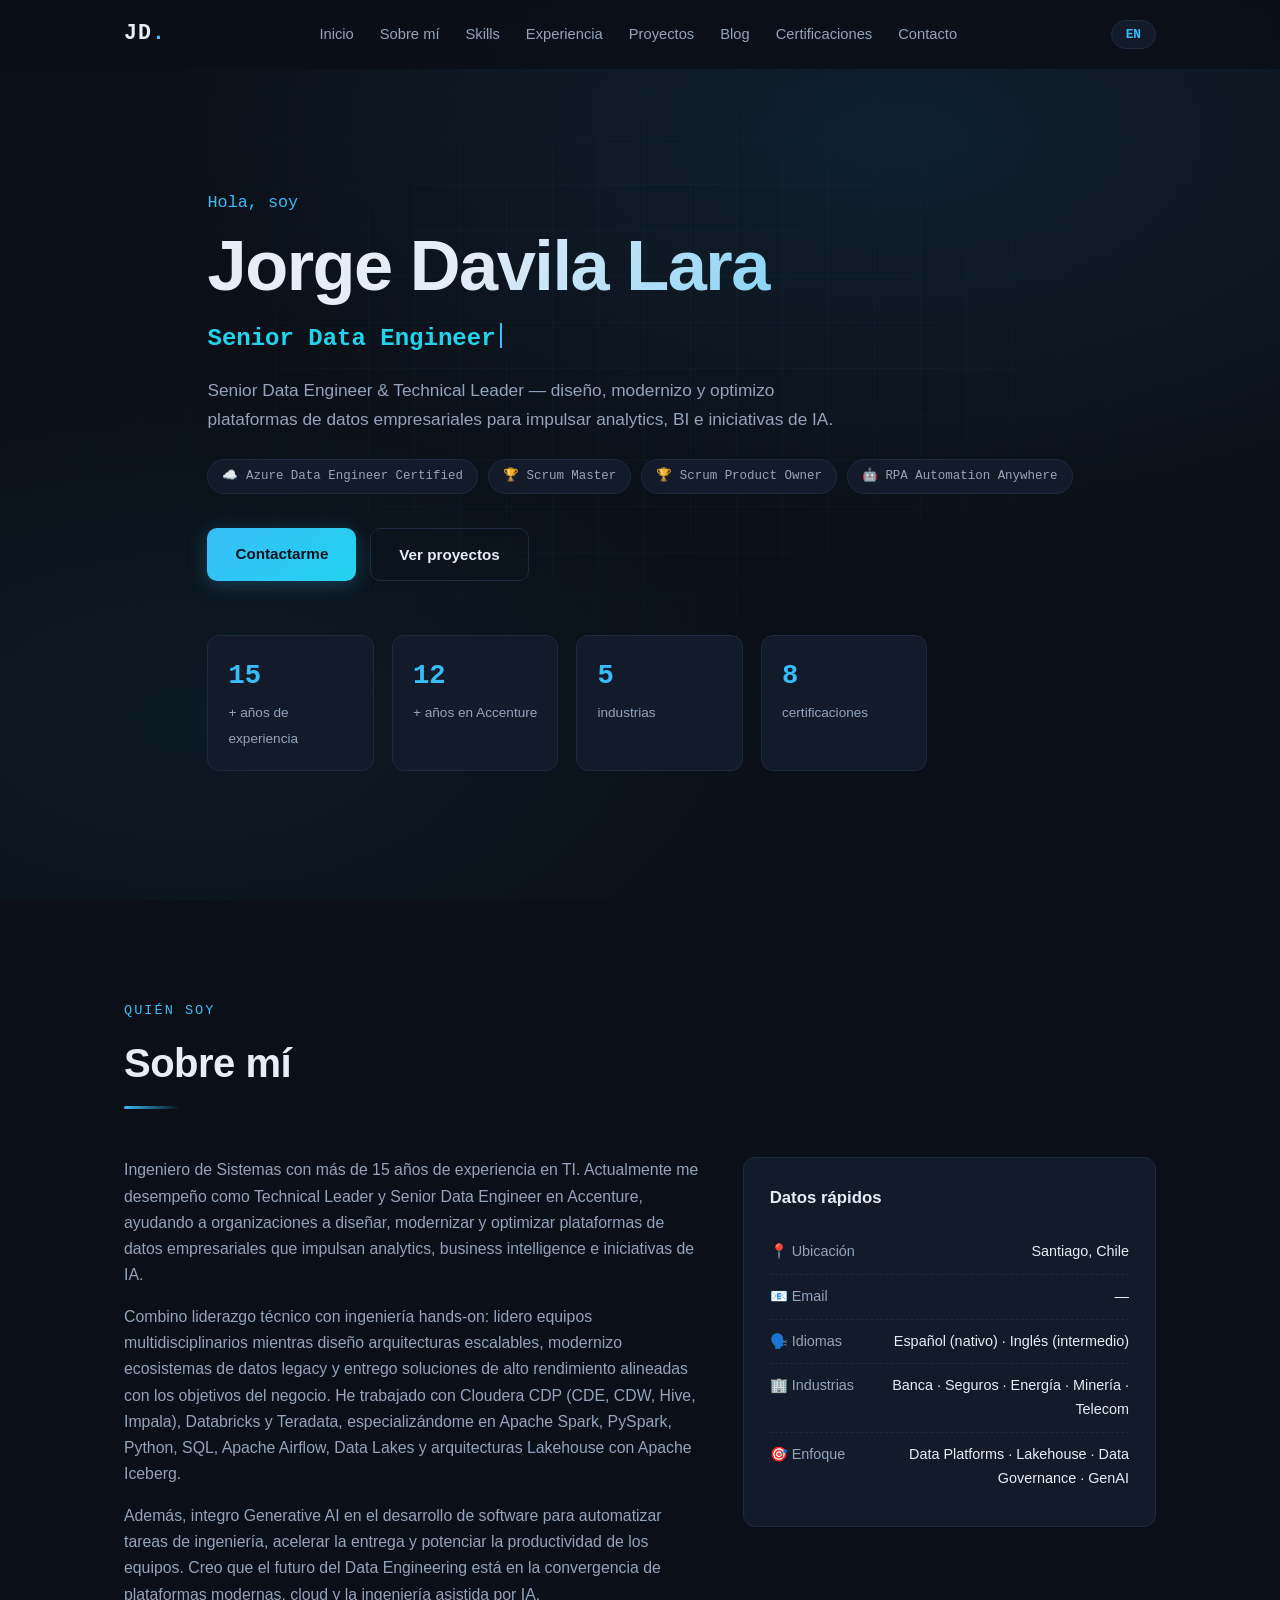
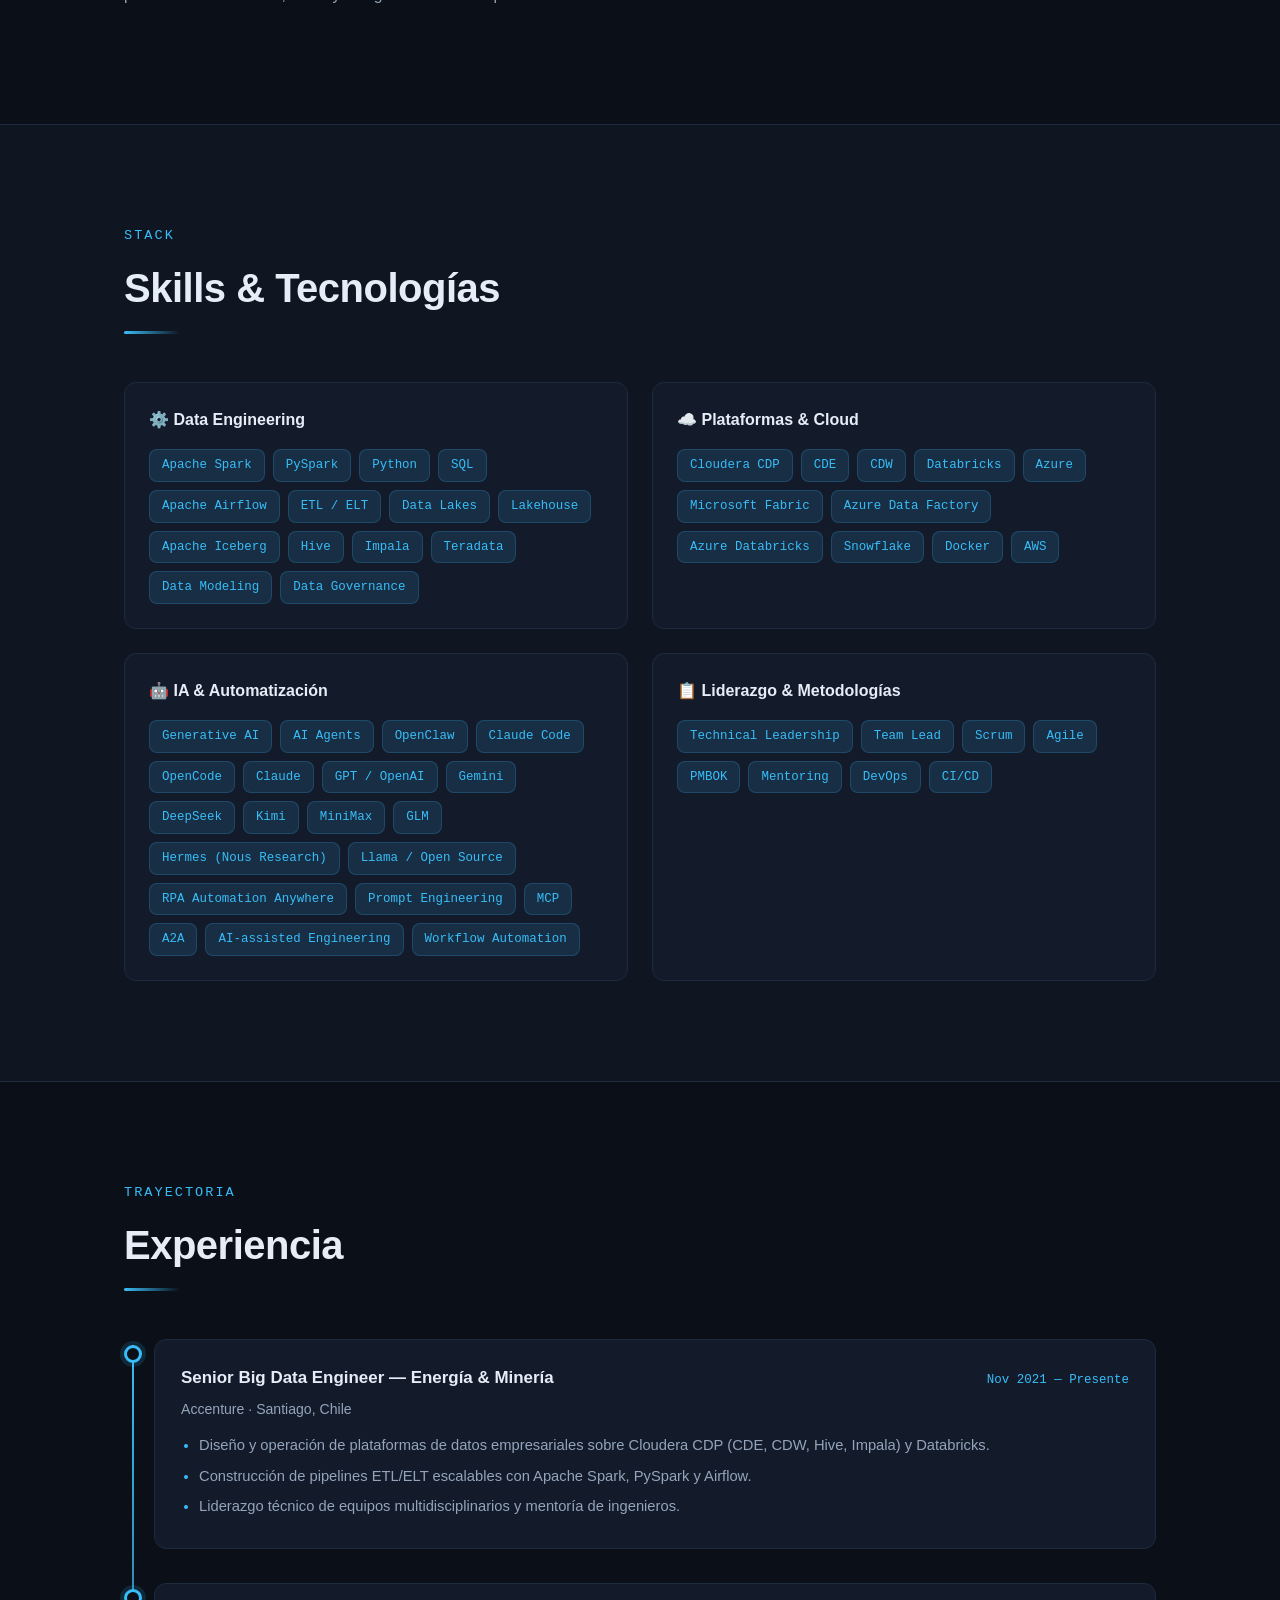
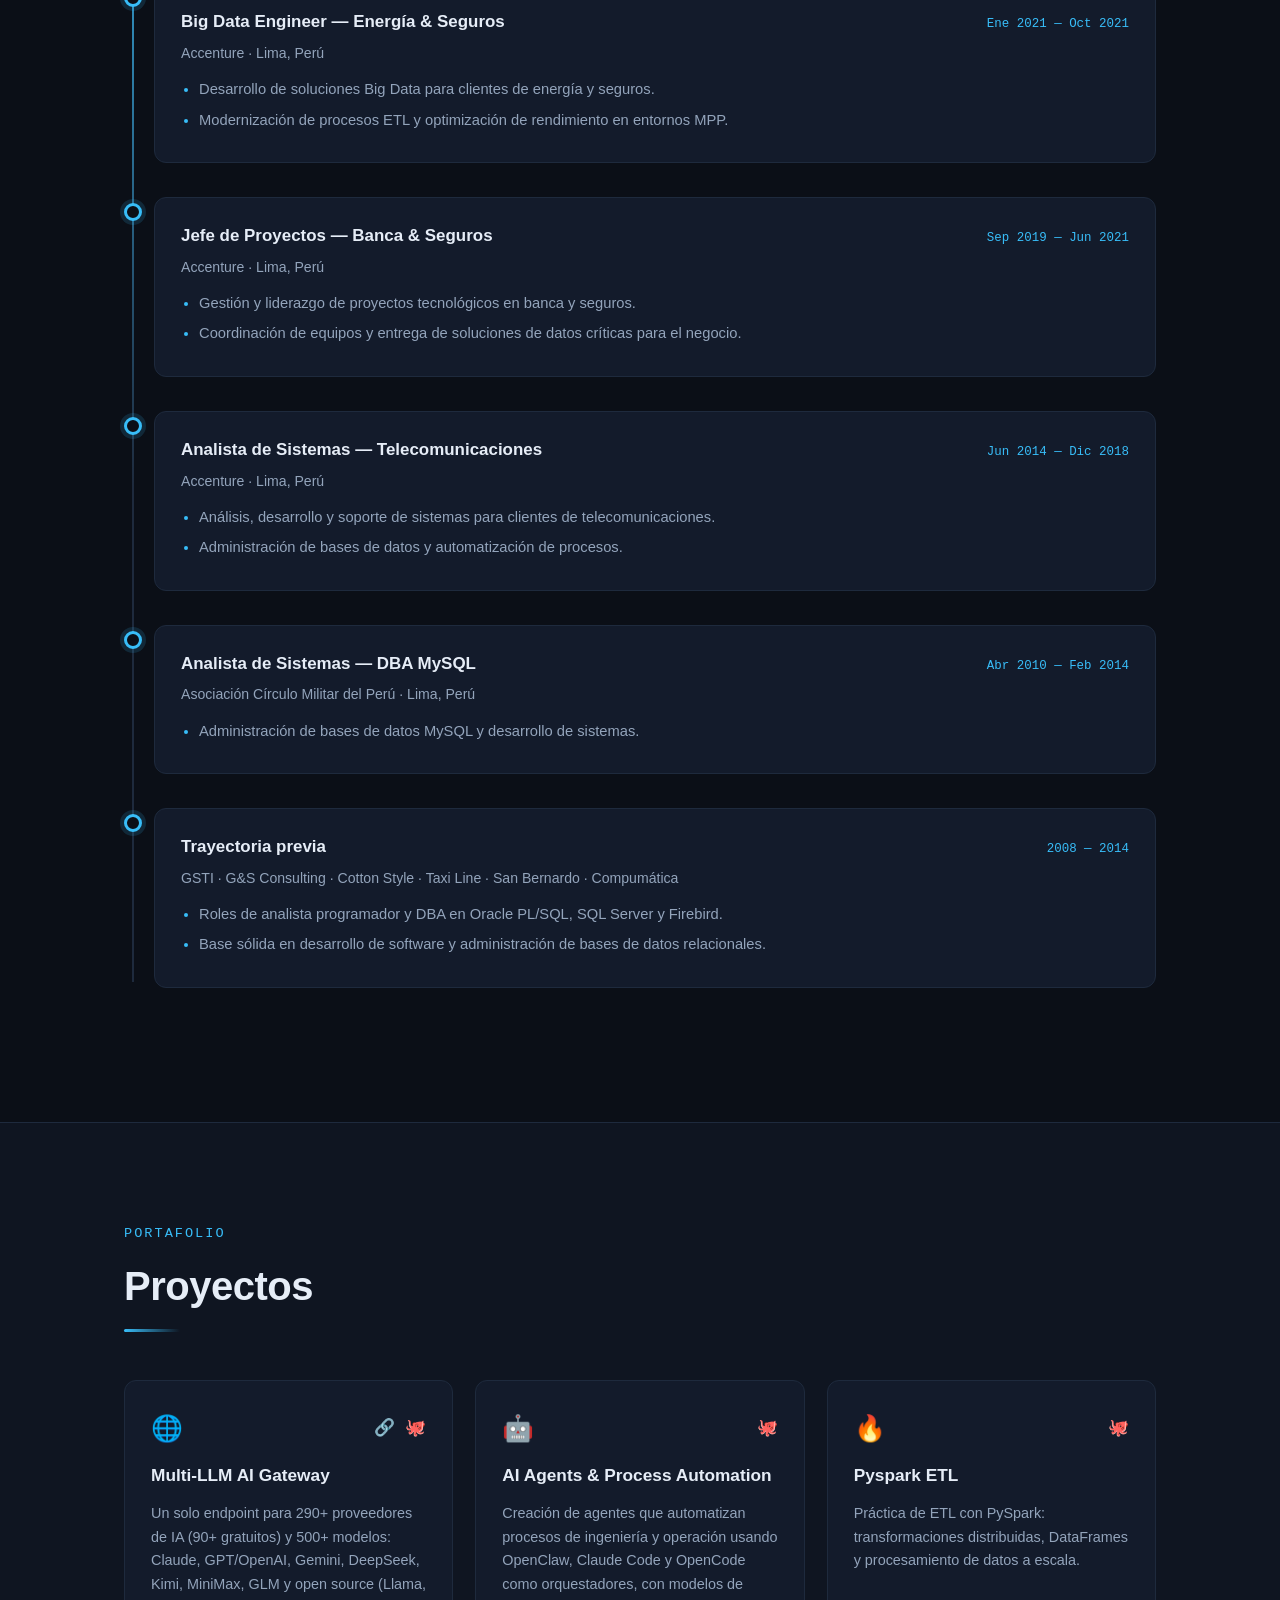
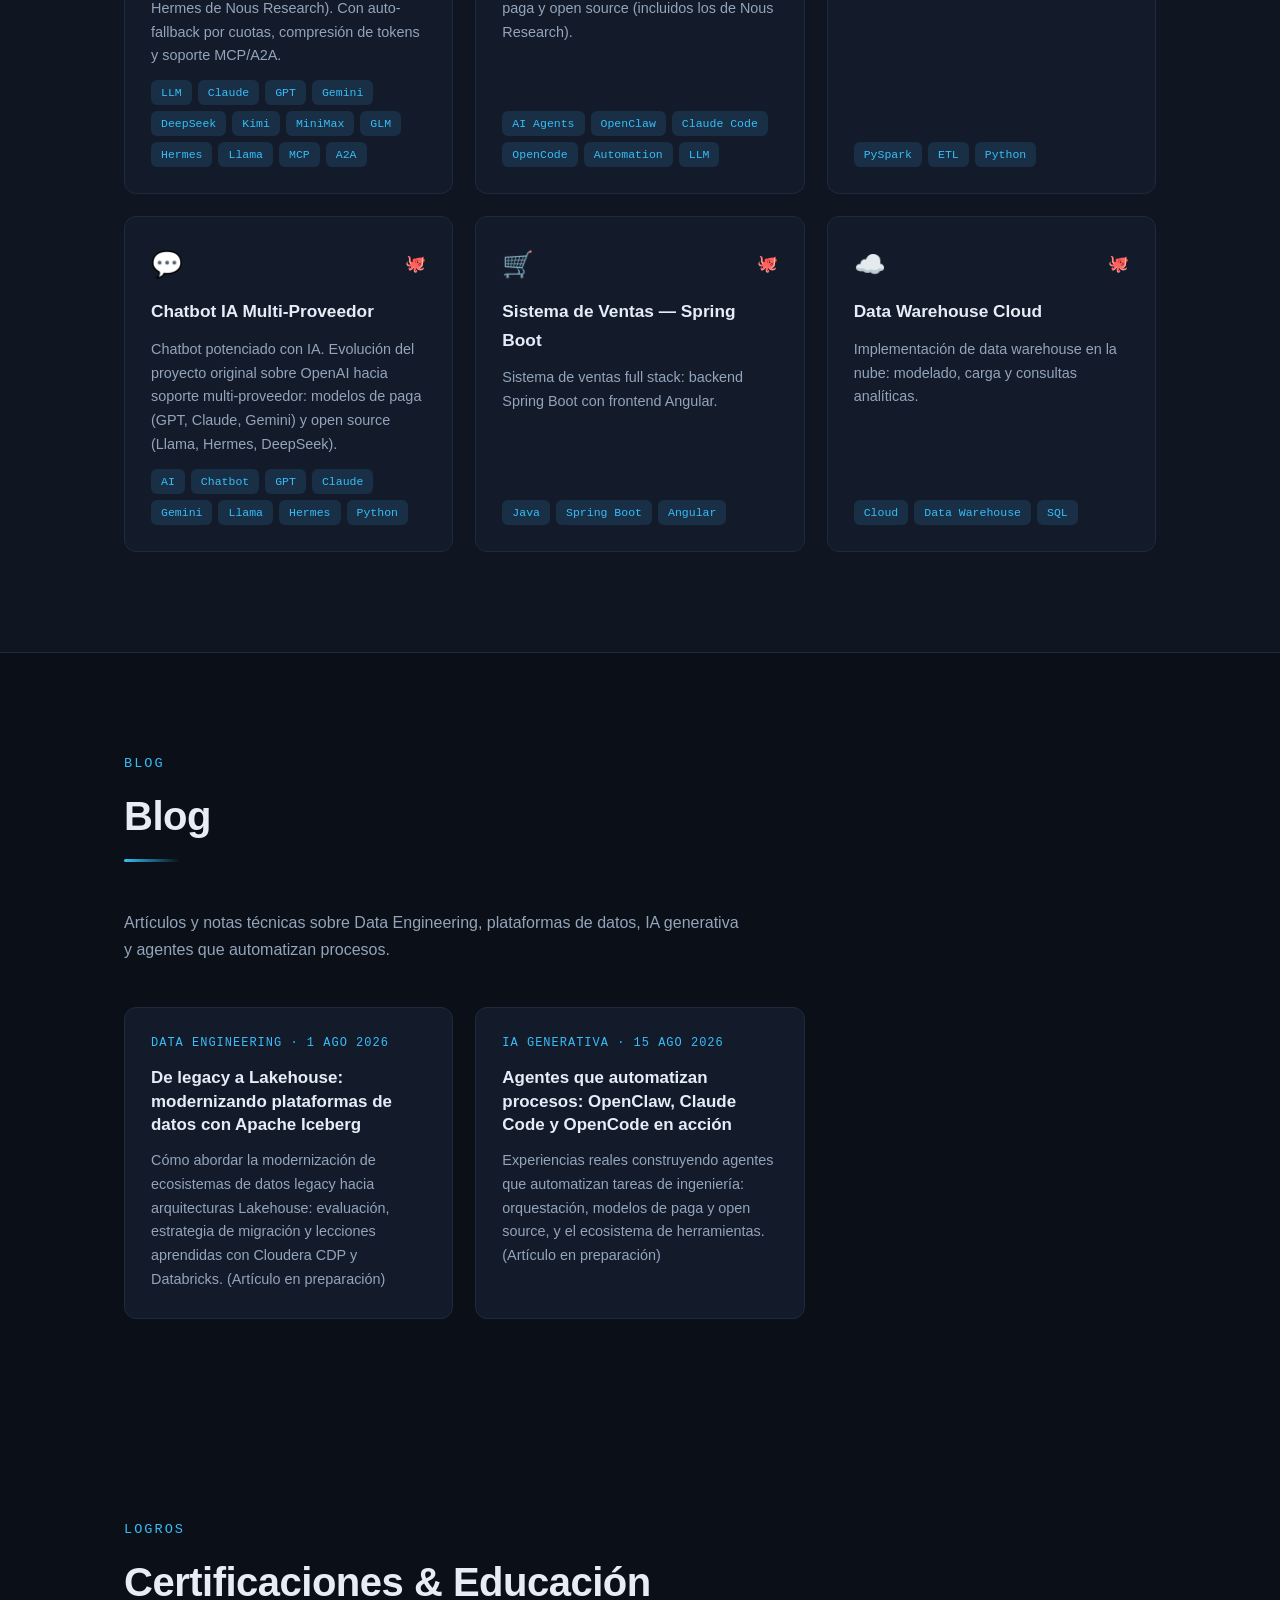
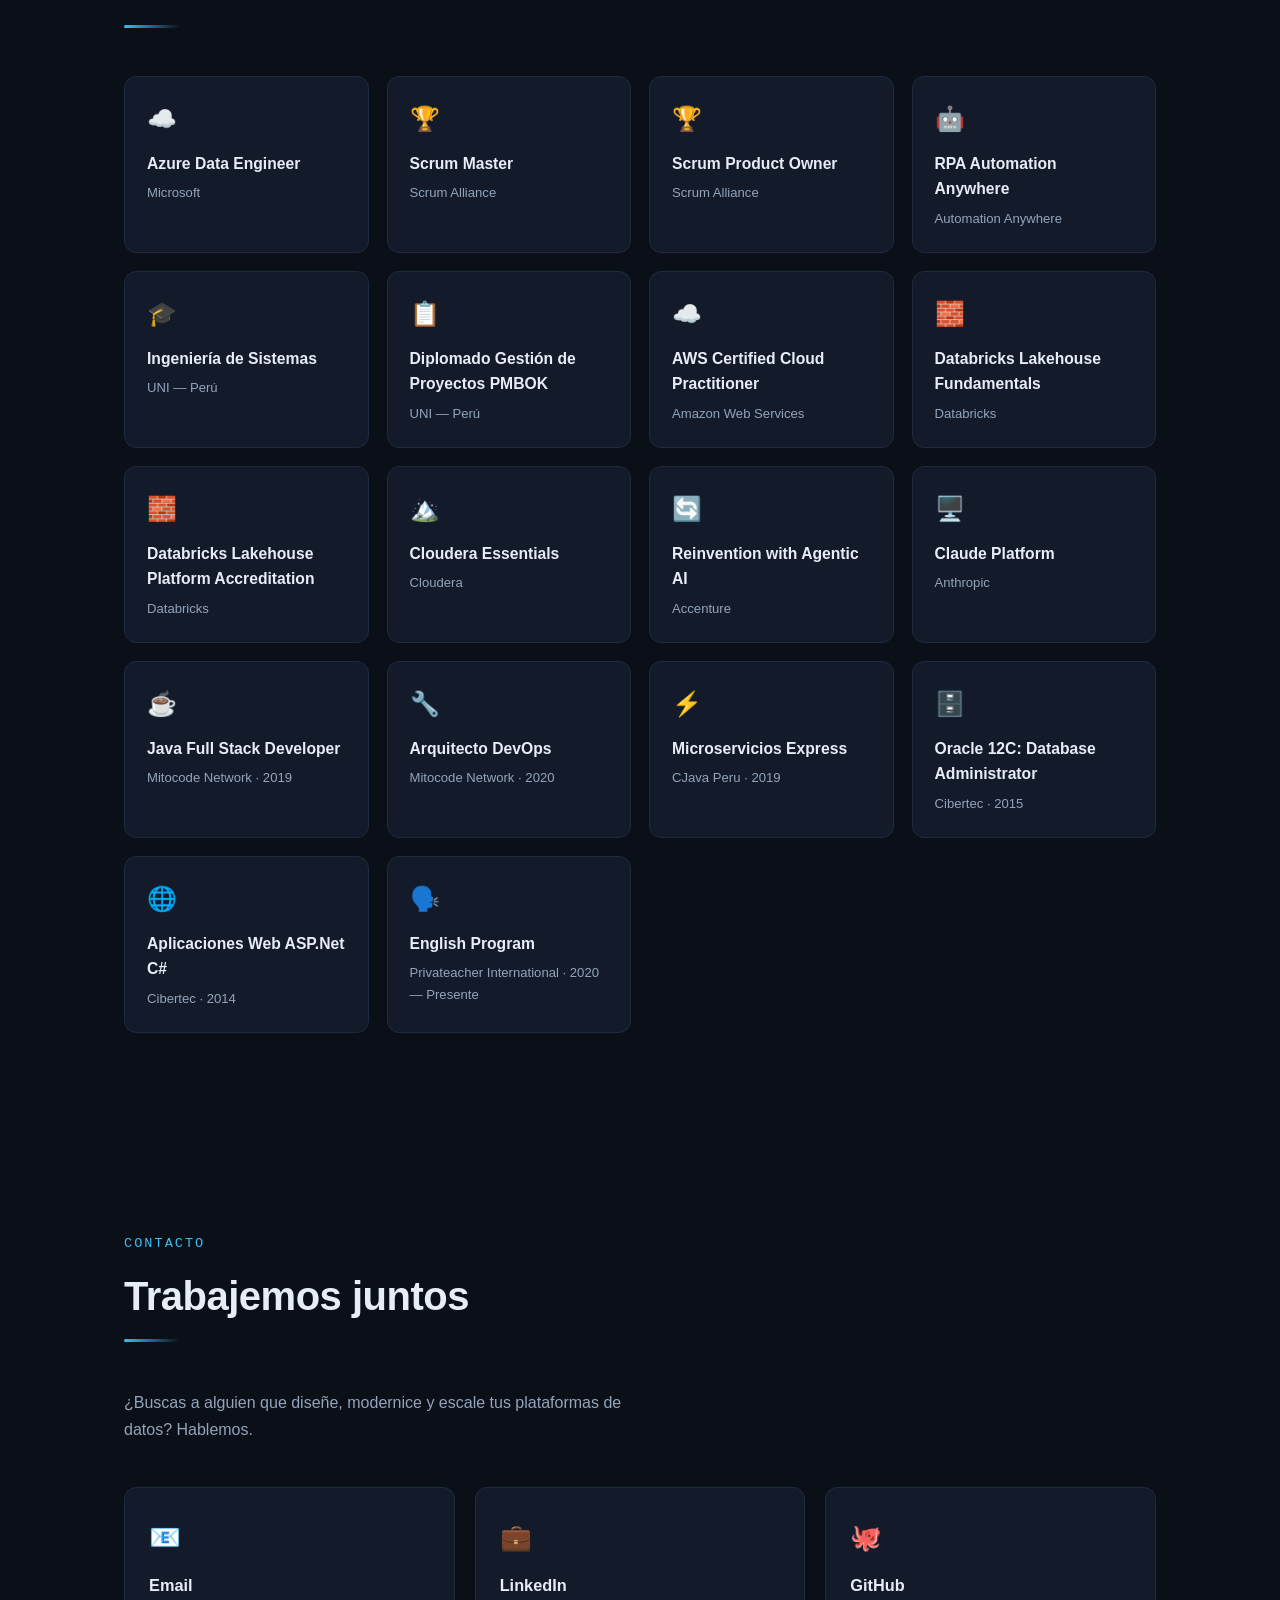
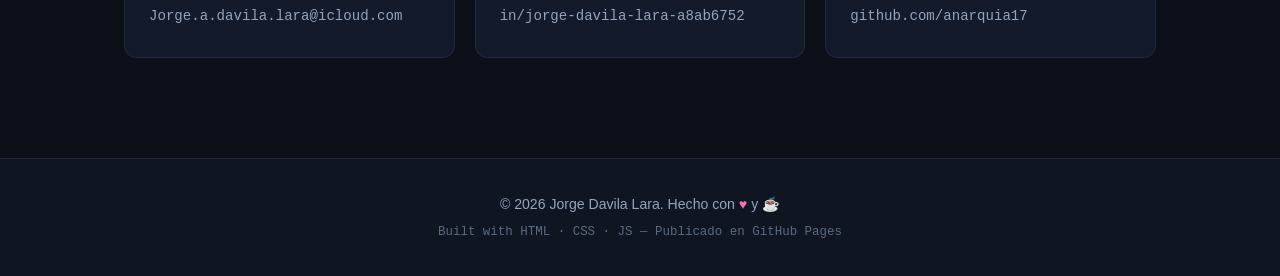
==== commit cc96a083: "feat: blog section, new certifications, multi-LLM projects & AI agents" ====
--- a/index.html
+++ b/index.html
@@ -34,6 +34,7 @@
         <a href="#skills" data-i18n="nav.skills">Skills</a>
         <a href="#experiencia" data-i18n="nav.experiencia">Experiencia</a>
         <a href="#proyectos" data-i18n="nav.proyectos">Proyectos</a>
+        <a href="#blog" data-i18n="nav.blog">Blog</a>
         <a href="#certificaciones" data-i18n="nav.certificaciones">Certificaciones</a>
         <a href="#contacto" data-i18n="nav.contacto">Contacto</a>
       </nav>
@@ -157,10 +158,25 @@
             <h3>🤖 <span data-i18n="skills.ai">IA &amp; Automatización</span></h3>
             <div class="chips">
               <span class="chip">Generative AI</span>
-              <span class="chip">AI-assisted Engineering</span>
+              <span class="chip">AI Agents</span>
+              <span class="chip">OpenClaw</span>
+              <span class="chip">Claude Code</span>
+              <span class="chip">OpenCode</span>
+              <span class="chip">Claude</span>
+              <span class="chip">GPT / OpenAI</span>
+              <span class="chip">Gemini</span>
+              <span class="chip">DeepSeek</span>
+              <span class="chip">Kimi</span>
+              <span class="chip">MiniMax</span>
+              <span class="chip">GLM</span>
+              <span class="chip">Hermes (Nous Research)</span>
+              <span class="chip">Llama / Open Source</span>
               <span class="chip">RPA Automation Anywhere</span>
               <span class="chip">Prompt Engineering</span>
-              <span class="chip">LLM Integration</span>
+              <span class="chip">MCP</span>
+              <span class="chip">A2A</span>
+              <span class="chip">AI-assisted Engineering</span>
+              <span class="chip">Workflow Automation</span>
             </div>
           </div>
 
@@ -293,6 +309,19 @@
       </div>
     </section>
 
+    <!-- ======================= BLOG ======================= -->
+    <section id="blog" class="section">
+      <div class="container">
+        <p class="kicker reveal" data-i18n="blog.kicker">Blog</p>
+        <h2 class="section-title reveal" data-i18n="blog.title">Blog</h2>
+        <p class="blog-sub reveal" data-i18n="blog.sub">Artículos y notas técnicas sobre Data Engineering, plataformas de datos, IA generativa y agentes que automatizan procesos.</p>
+
+        <div id="blogGrid" class="blog-grid">
+          <!-- Artículos renderizados por JS (data/blog.json) -->
+        </div>
+      </div>
+    </section>
+
     <!-- ======================= CERTIFICACIONES ======================= -->
     <section id="certificaciones" class="section">
       <div class="container">
@@ -329,6 +358,36 @@
             <span class="cert-icon">📋</span>
             <h3>Diplomado Gestión de Proyectos PMBOK</h3>
             <p class="cert-issuer">UNI — Perú</p>
+          </div>
+          <div class="cert-card reveal">
+            <span class="cert-icon">☁️</span>
+            <h3>AWS Certified Cloud Practitioner</h3>
+            <p class="cert-issuer">Amazon Web Services</p>
+          </div>
+          <div class="cert-card reveal">
+            <span class="cert-icon">🧱</span>
+            <h3>Databricks Lakehouse Fundamentals</h3>
+            <p class="cert-issuer">Databricks</p>
+          </div>
+          <div class="cert-card reveal">
+            <span class="cert-icon">🧱</span>
+            <h3>Databricks Lakehouse Platform Accreditation</h3>
+            <p class="cert-issuer">Databricks</p>
+          </div>
+          <div class="cert-card reveal">
+            <span class="cert-icon">🏔️</span>
+            <h3>Cloudera Essentials</h3>
+            <p class="cert-issuer">Cloudera</p>
+          </div>
+          <div class="cert-card reveal">
+            <span class="cert-icon">🔄</span>
+            <h3>Reinvention with Agentic AI</h3>
+            <p class="cert-issuer">Accenture</p>
+          </div>
+          <div class="cert-card reveal">
+            <span class="cert-icon">🖥️</span>
+            <h3>Claude Platform</h3>
+            <p class="cert-issuer">Anthropic</p>
           </div>
           <div class="cert-card reveal">
             <span class="cert-icon">☕</span>
--- a/assets/css/style.css
+++ b/assets/css/style.css
@@ -502,6 +502,60 @@
   color: var(--accent);
 }
 
+/* ---------- Blog ---------- */
+.blog-sub {
+  color: var(--text-dim);
+  max-width: 620px;
+  margin-bottom: 44px;
+}
+
+.blog-grid {
+  display: grid;
+  grid-template-columns: repeat(auto-fill, minmax(300px, 1fr));
+  gap: 22px;
+}
+
+.blog-card {
+  background: var(--bg-card);
+  border: 1px solid var(--border);
+  border-radius: var(--radius);
+  padding: 26px;
+  display: flex;
+  flex-direction: column;
+  gap: 12px;
+  text-decoration: none;
+  color: var(--text);
+  transition: border-color 0.25s, transform 0.25s, box-shadow 0.25s;
+}
+
+.blog-card:hover { border-color: var(--accent); transform: translateY(-5px); box-shadow: var(--shadow); }
+
+.blog-meta {
+  font-family: var(--mono);
+  font-size: 0.75rem;
+  color: var(--accent);
+  text-transform: uppercase;
+  letter-spacing: 1px;
+}
+
+.blog-card h3 { font-size: 1.06rem; line-height: 1.4; }
+
+.blog-card p { font-size: 0.9rem; color: var(--text-dim); flex-grow: 1; }
+
+.blog-readmore {
+  font-family: var(--mono);
+  font-size: 0.82rem;
+  color: var(--accent);
+}
+
+.projects-empty,
+.blog-empty {
+  color: var(--text-dim);
+  font-style: italic;
+  grid-column: 1 / -1;
+  padding: 20px 0;
+}
+
 /* ---------- Certifications ---------- */
 .certs-grid {
   display: grid;
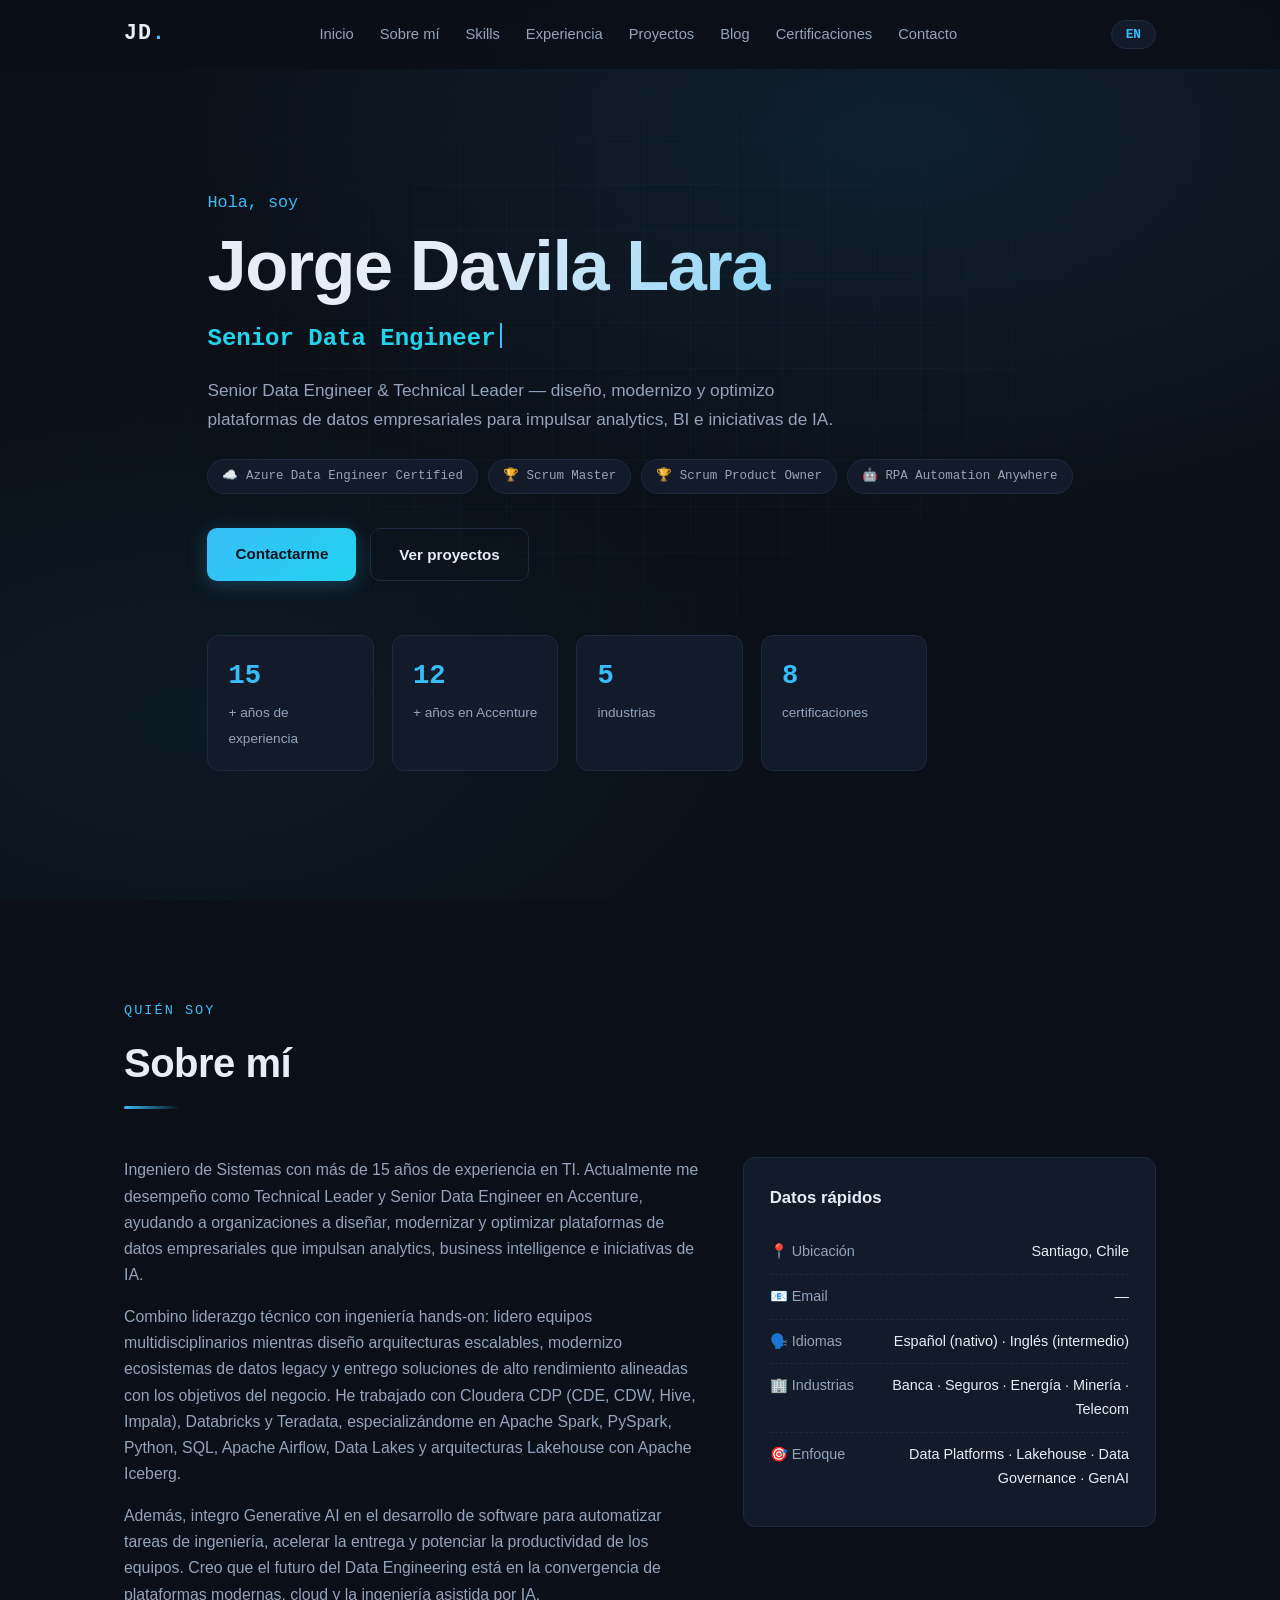
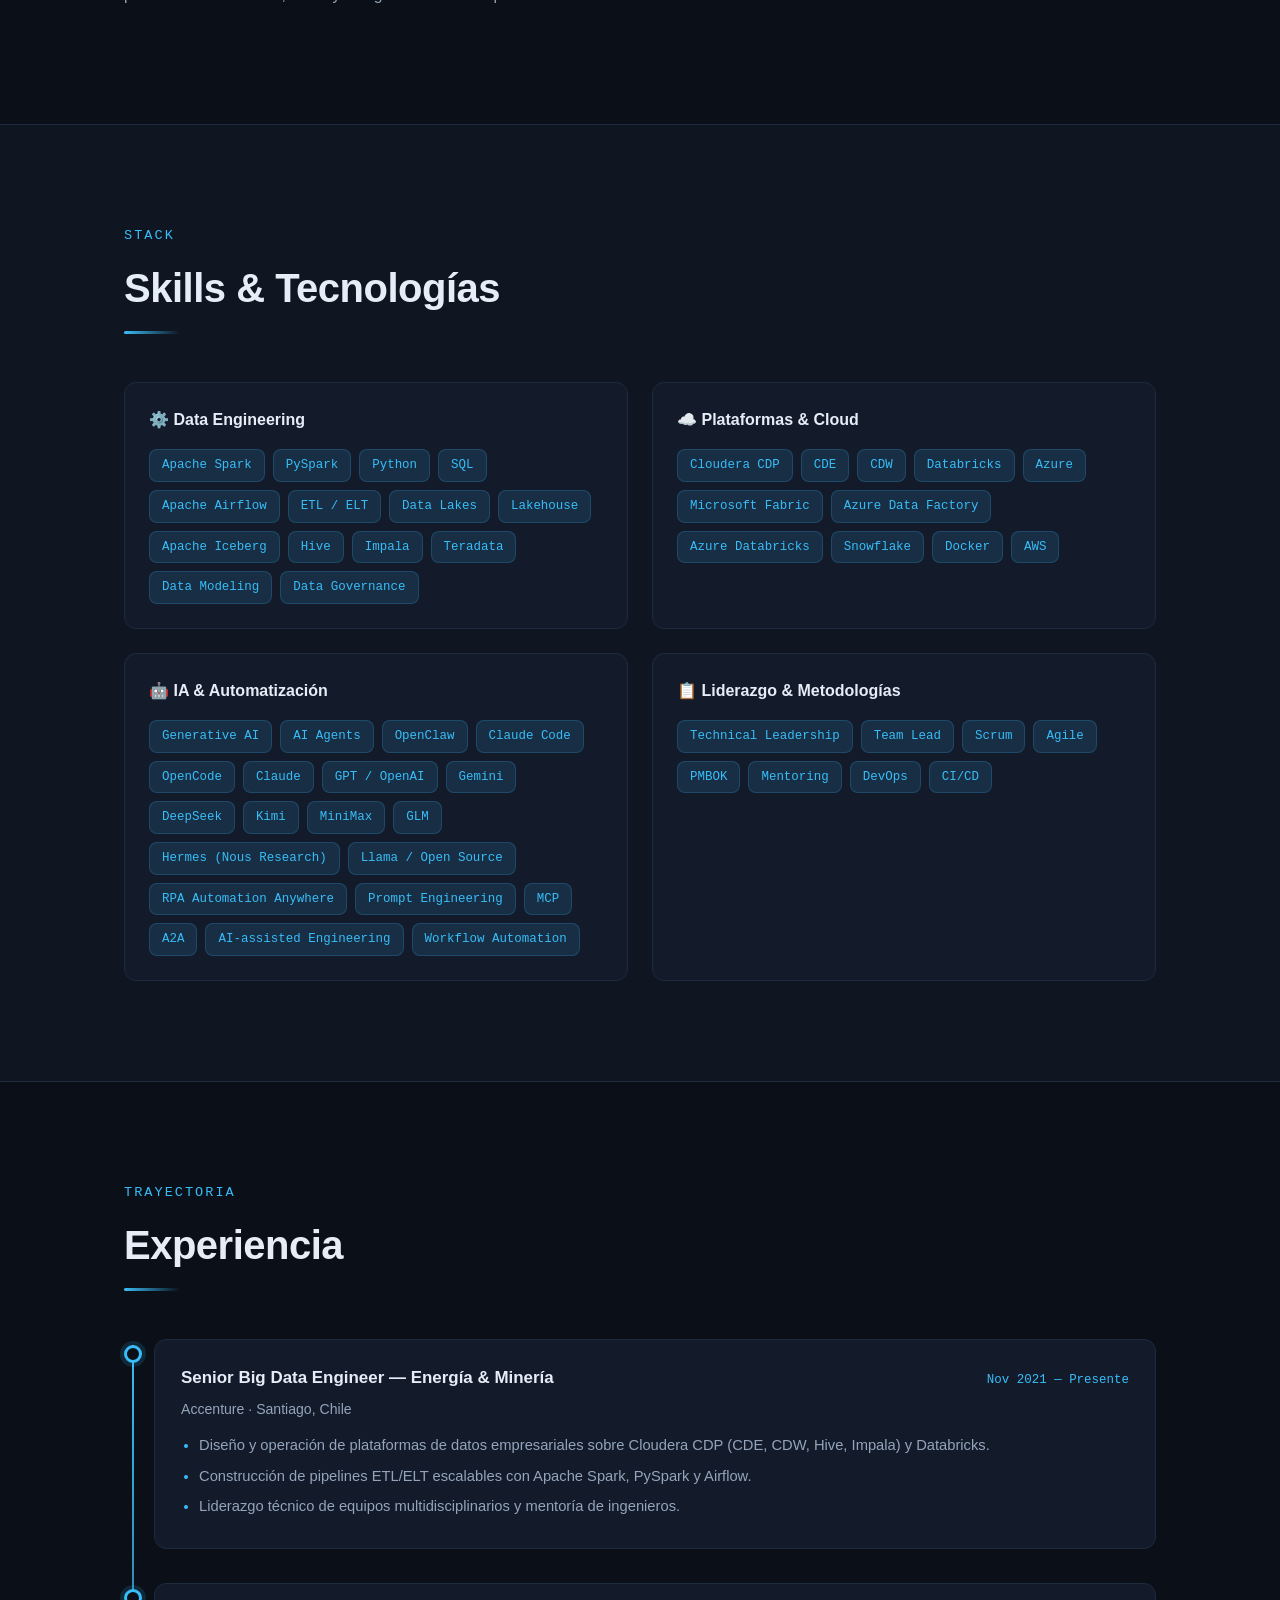
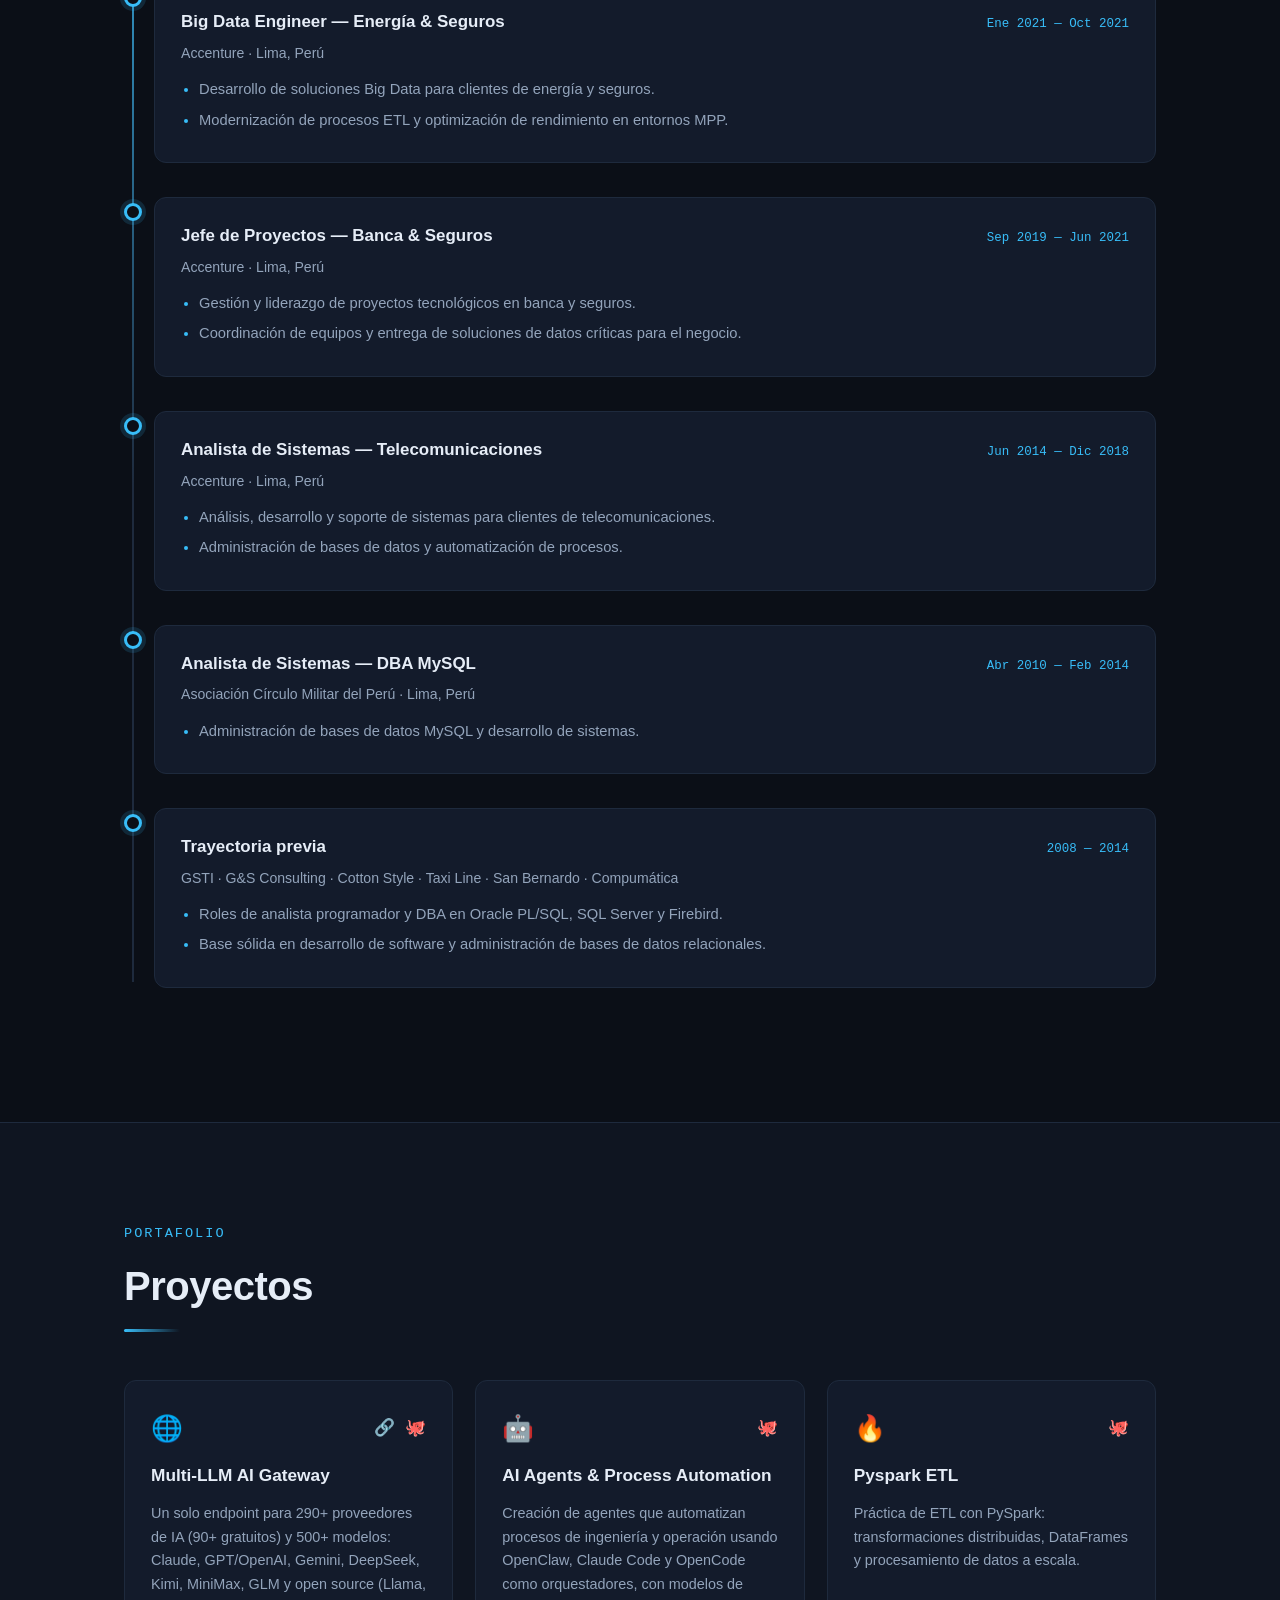
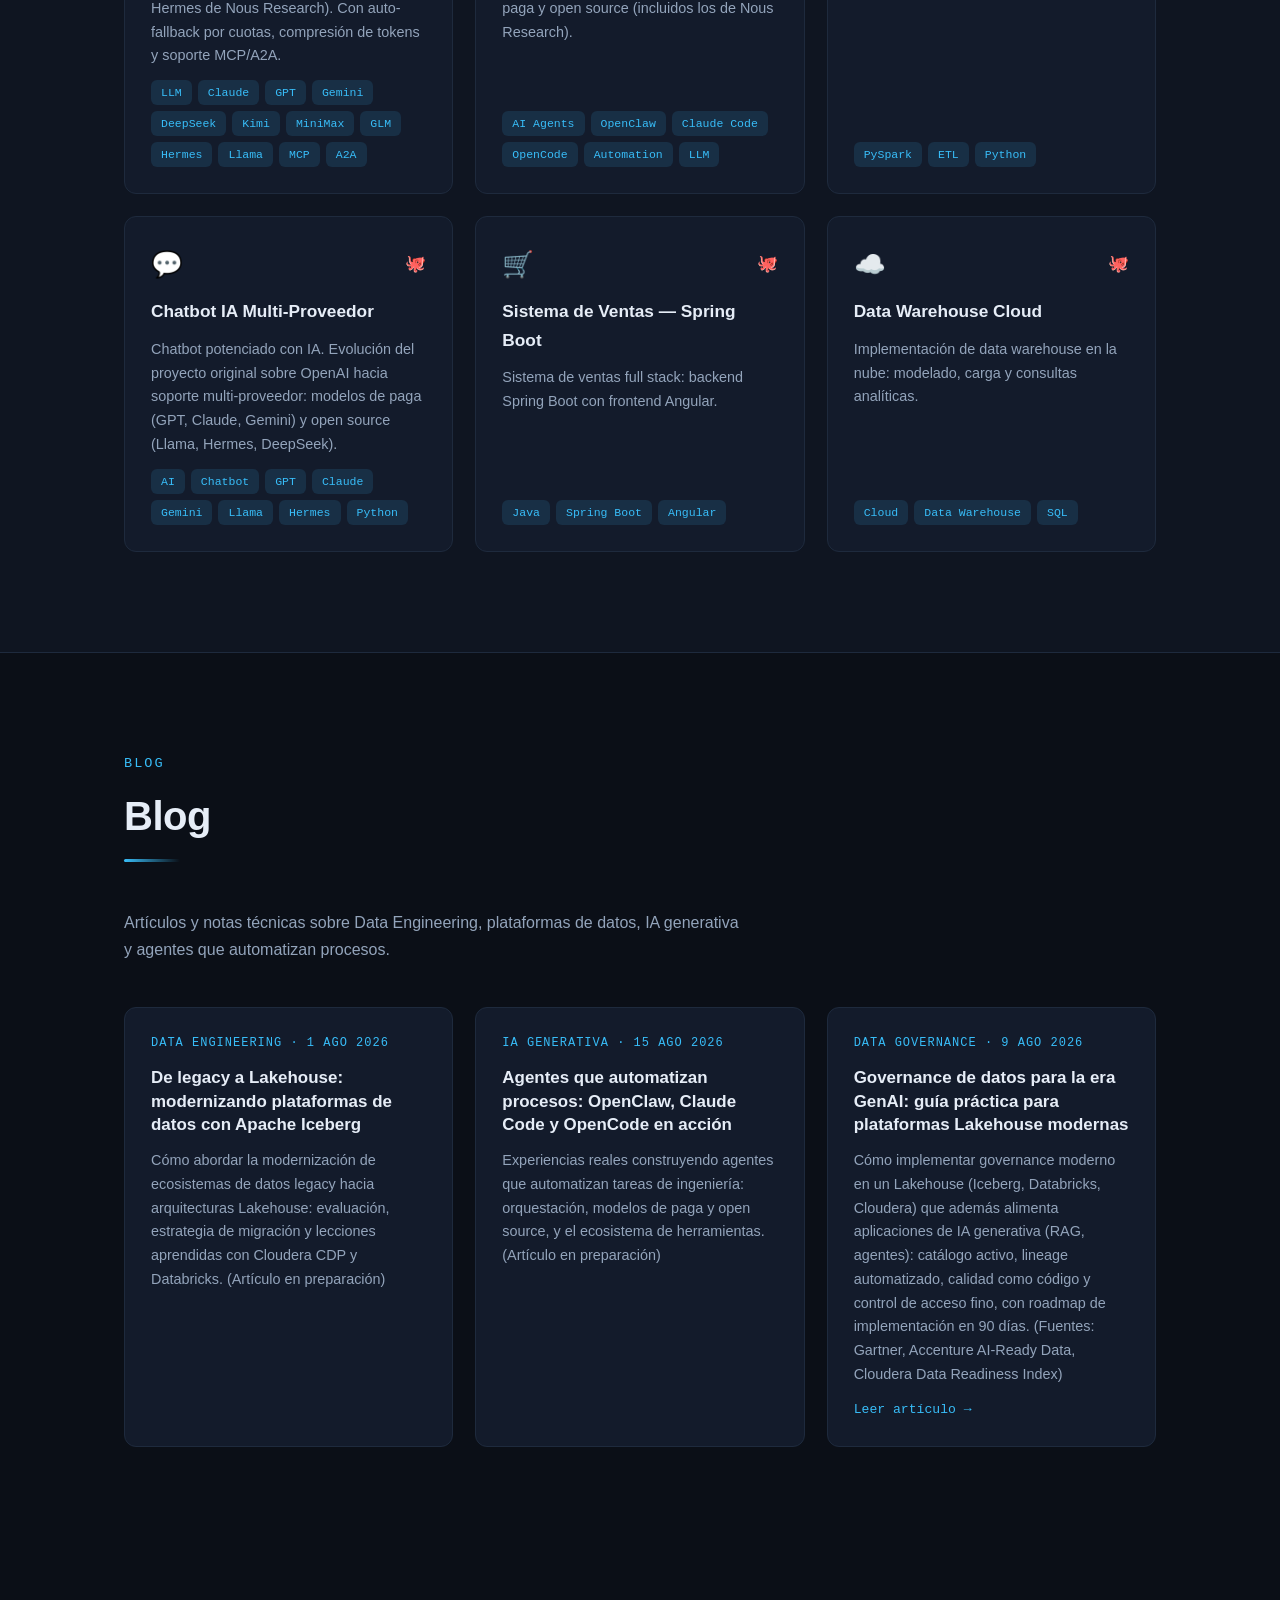
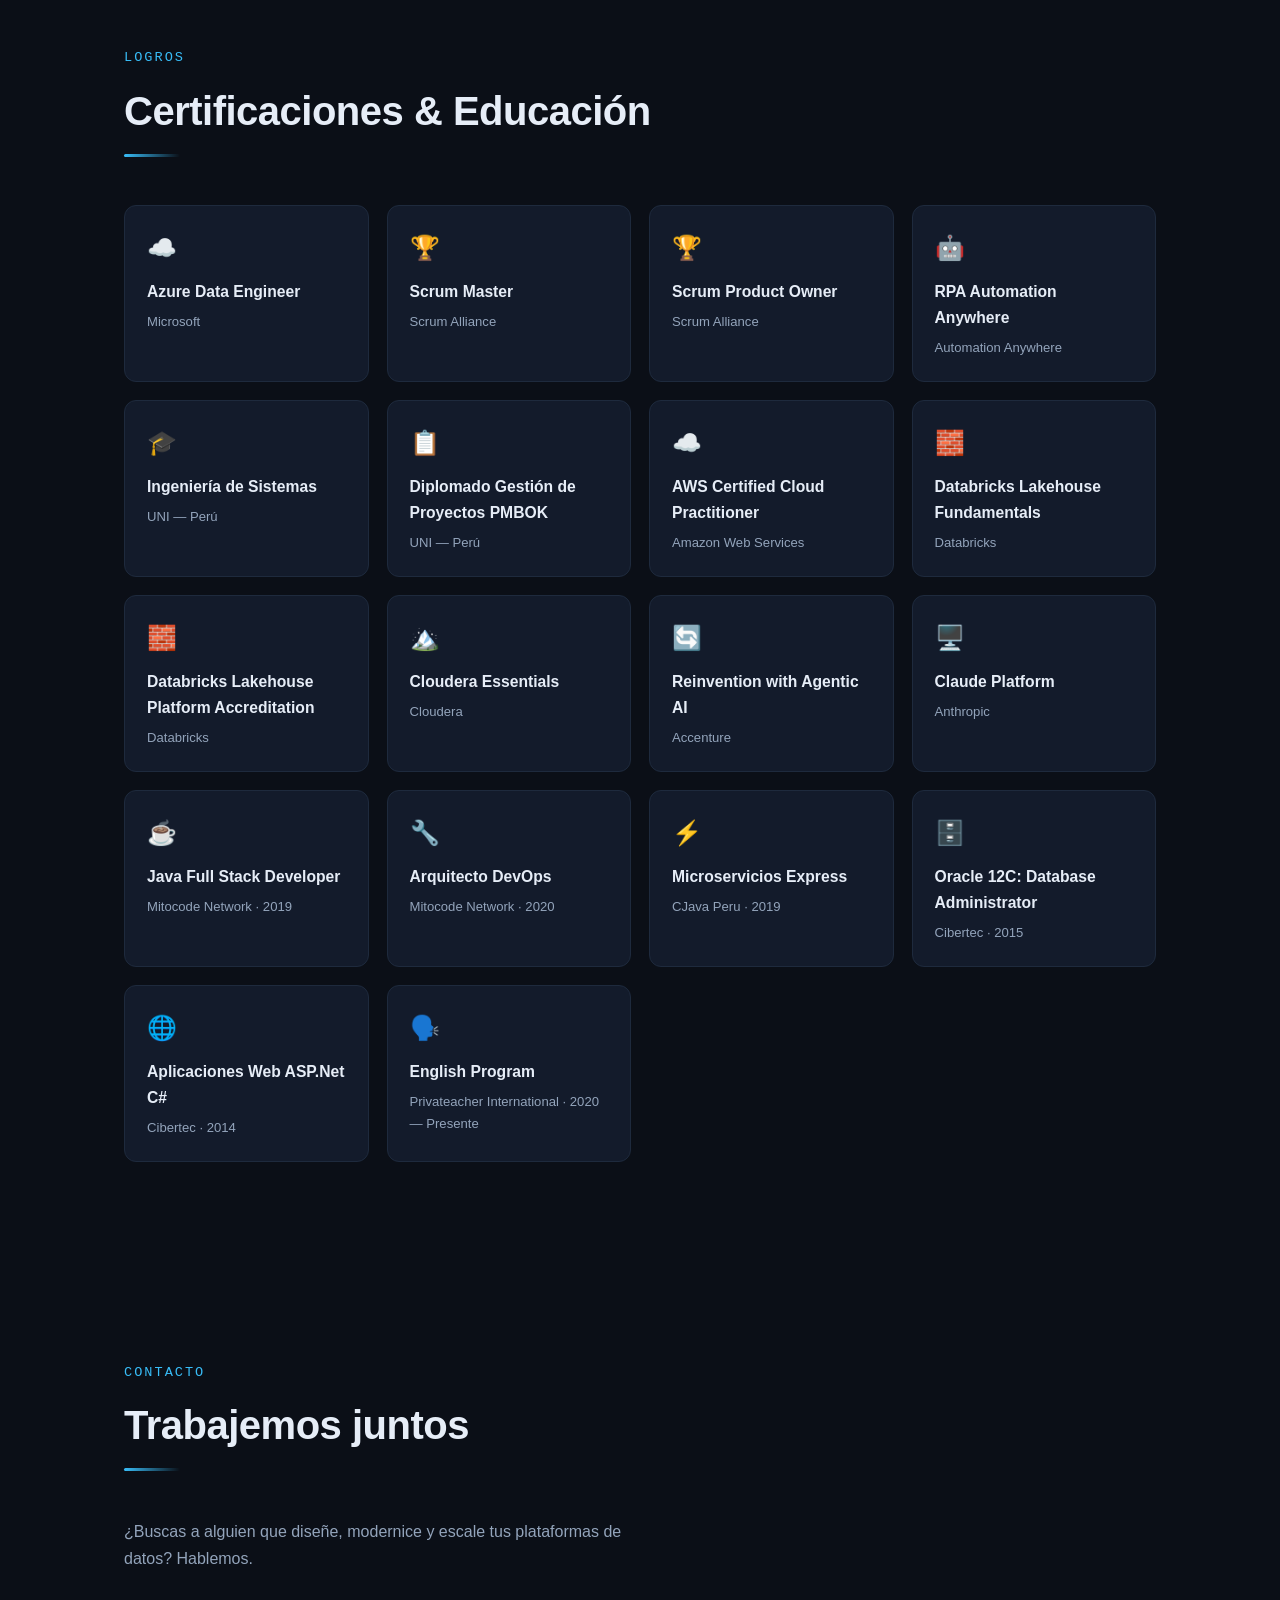
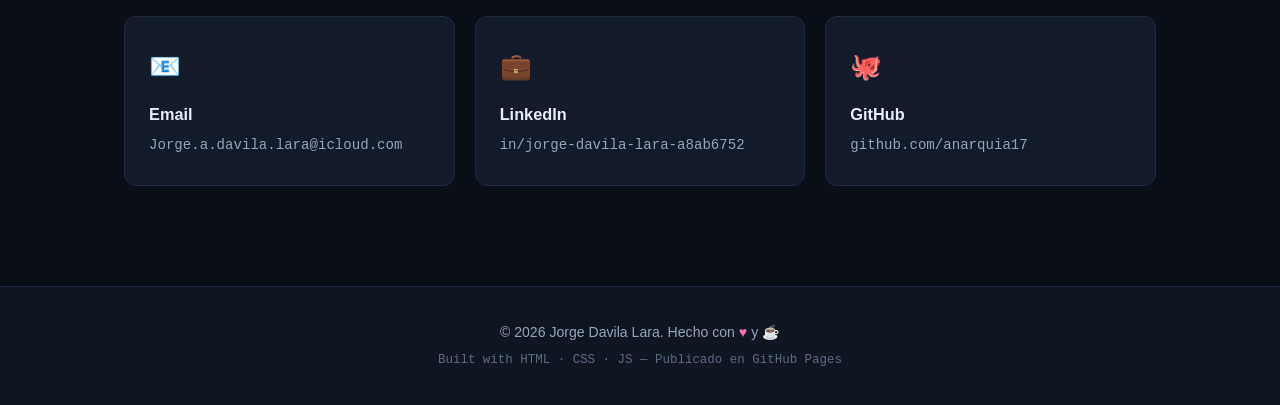
==== commit 2a6a14b2: "fix(blog): cache-bust stylesheet (?v=3) so mobile clients download fixed CSS (menu peek fix)" ====
--- a/index.html
+++ b/index.html
@@ -19,7 +19,7 @@
   <!-- Favicon (SVG inline) -->
   <link rel="icon" href="data:image/svg+xml,%3Csvg xmlns='http://www.w3.org/2000/svg' viewBox='0 0 100 100'%3E%3Crect width='100' height='100' rx='20' fill='%230b0f17'/%3E%3Ctext x='50' y='68' font-size='52' font-family='monospace' font-weight='bold' fill='%2338bdf8' text-anchor='middle'%3EJD%3C/text%3E%3C/svg%3E" />
 
-  <link rel="stylesheet" href="assets/css/style.css" />
+  <link rel="stylesheet" href="assets/css/style.css?v=3" />
 </head>
 <body>
 
--- a/assets/css/style.css
+++ b/assets/css/style.css
@@ -650,12 +650,13 @@
     padding: 24px;
     gap: 18px;
     border-bottom: 1px solid var(--border);
-    transform: translateY(-120%);
-    transition: transform 0.3s ease;
+    transform: translateY(calc(-100% - 68px));
+    visibility: hidden;
+    transition: transform 0.3s ease, visibility 0.3s;
     align-items: flex-start;
   }
 
-  .nav-links.open { transform: none; }
+  .nav-links.open { transform: none; visibility: visible; }
 
   .menu-toggle { display: flex; }
 
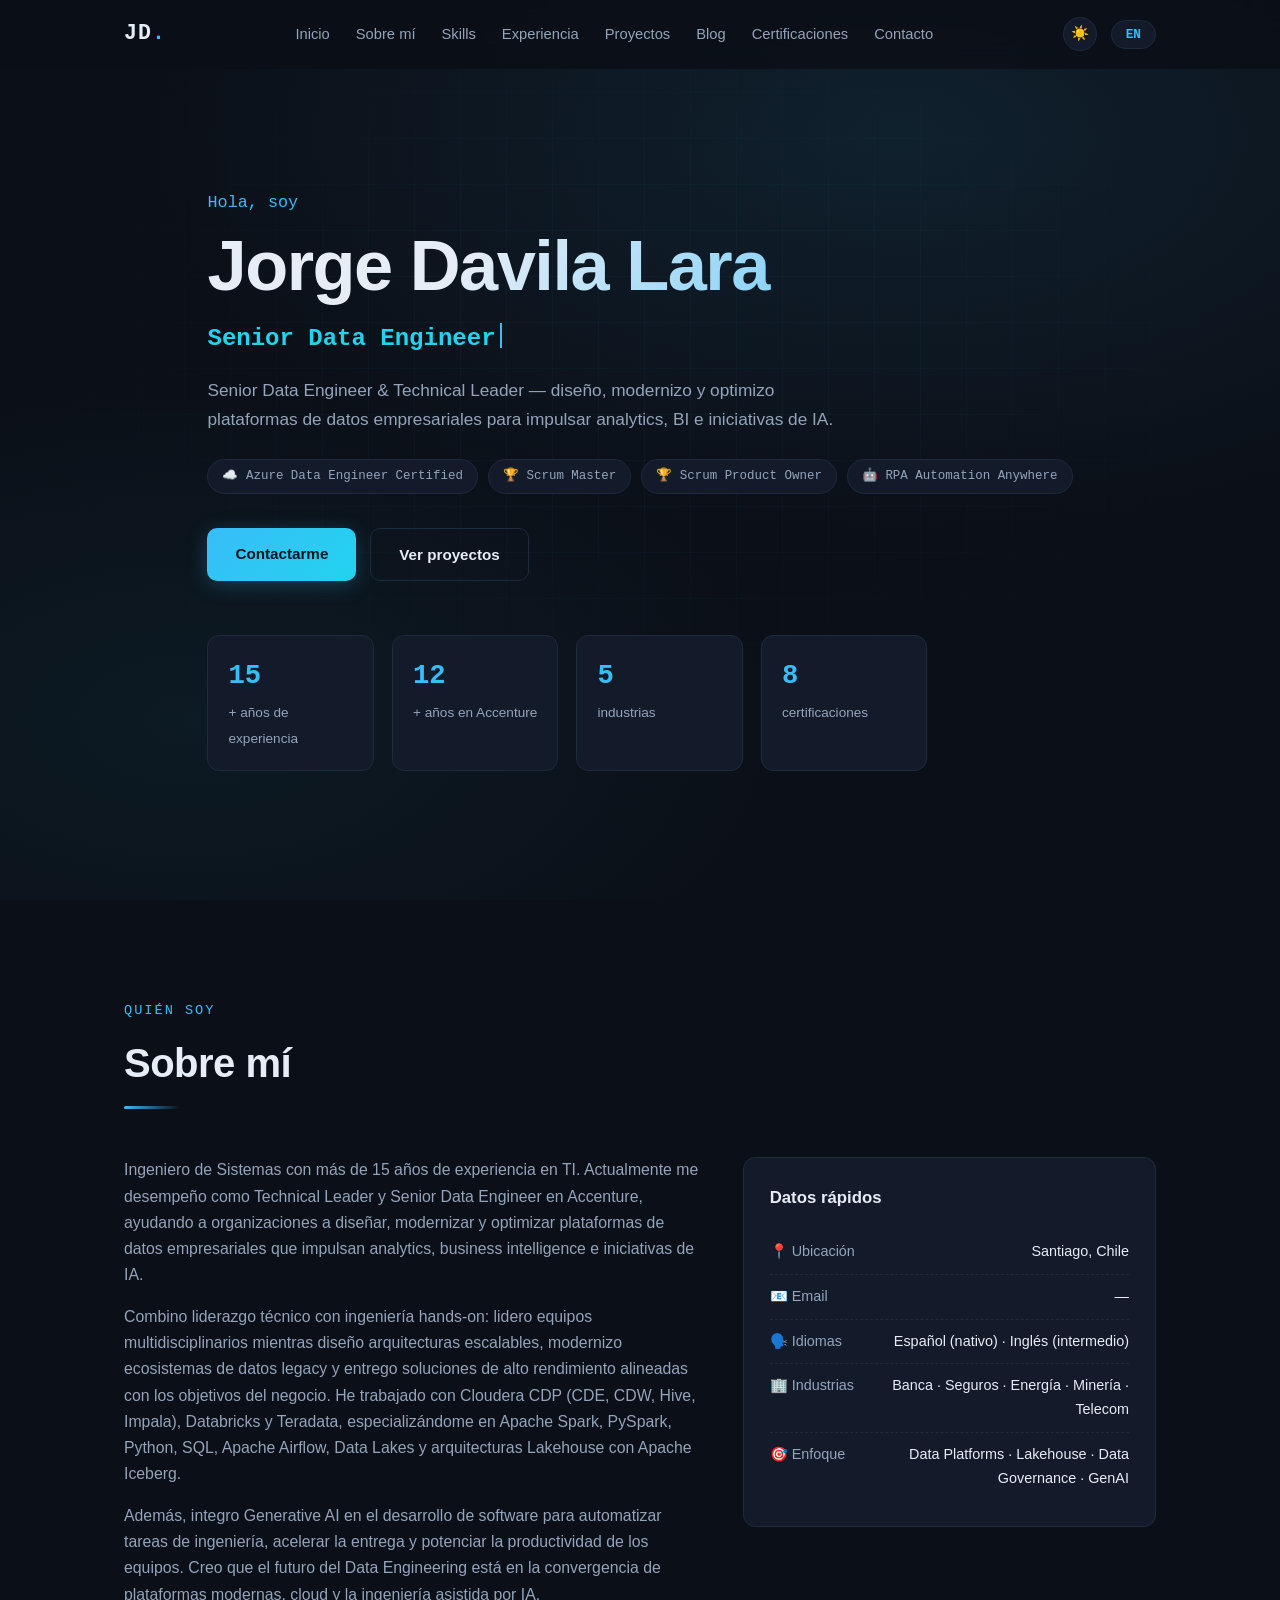
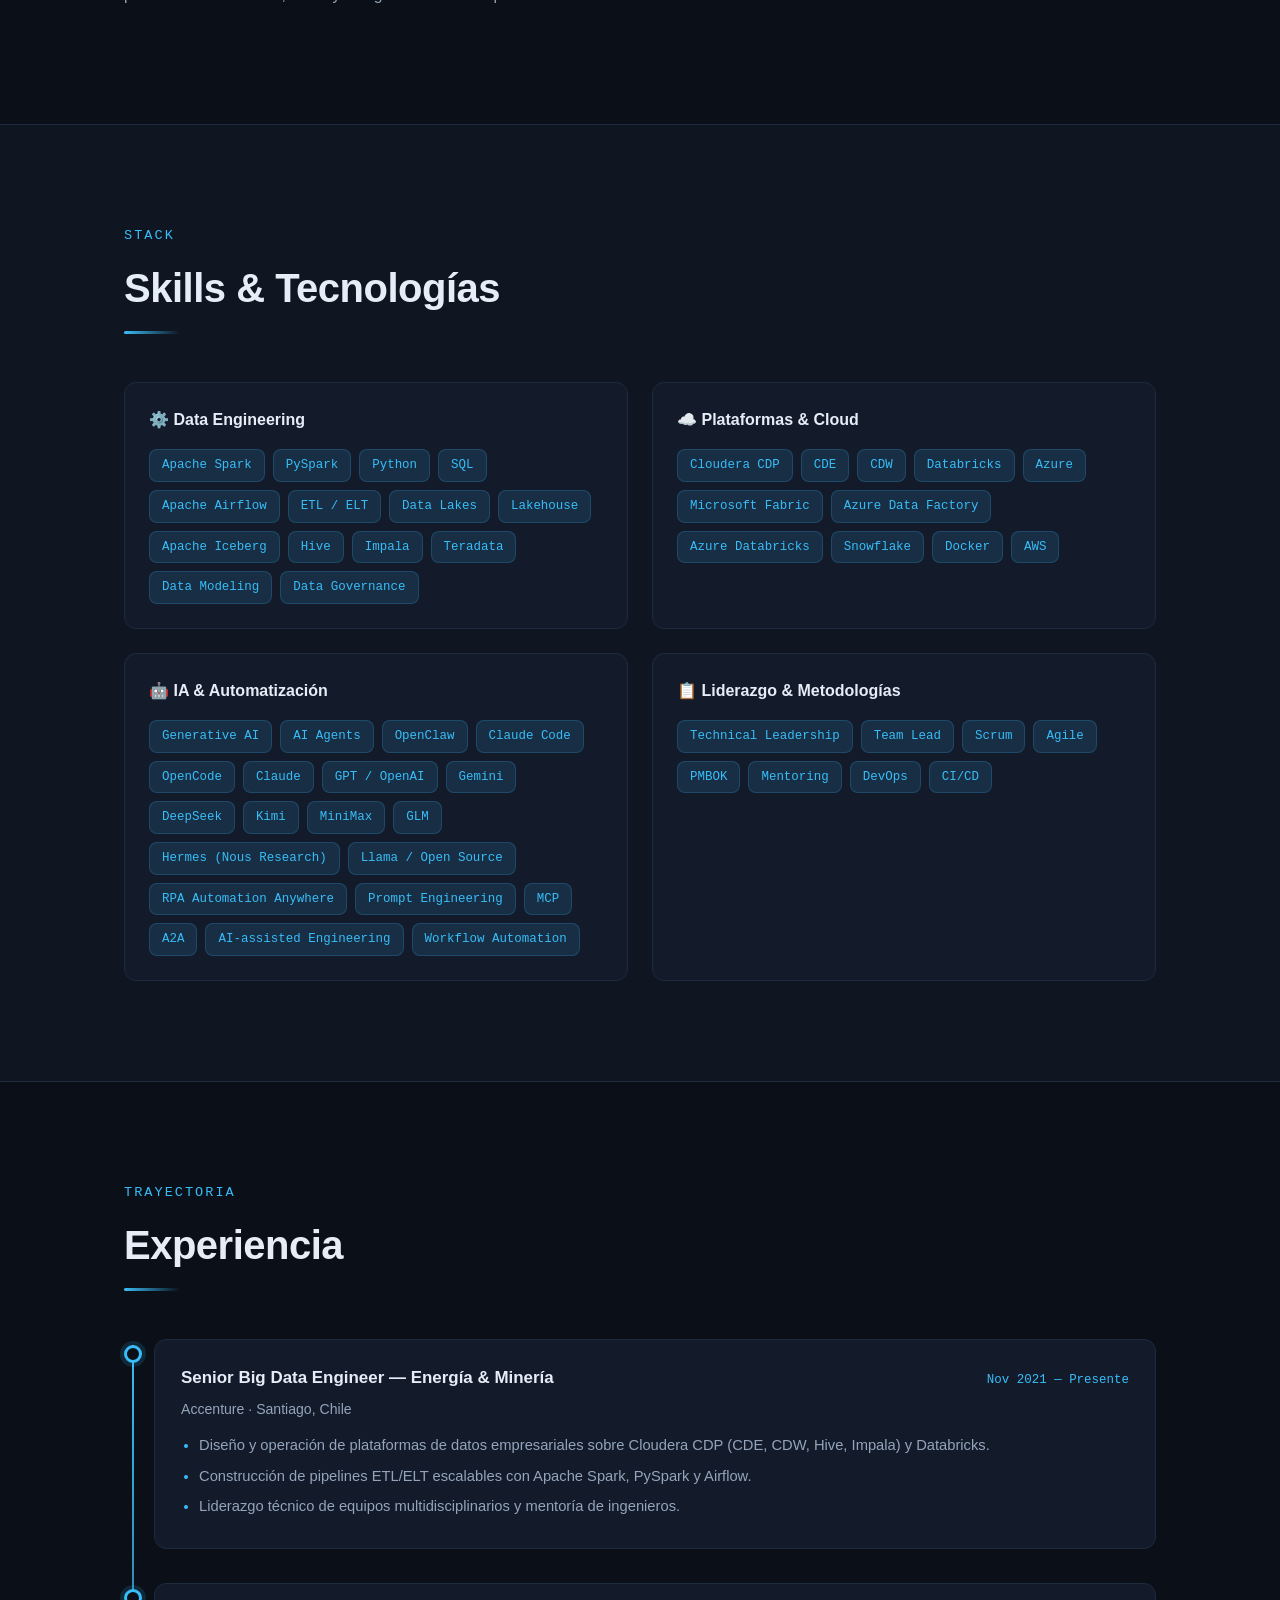
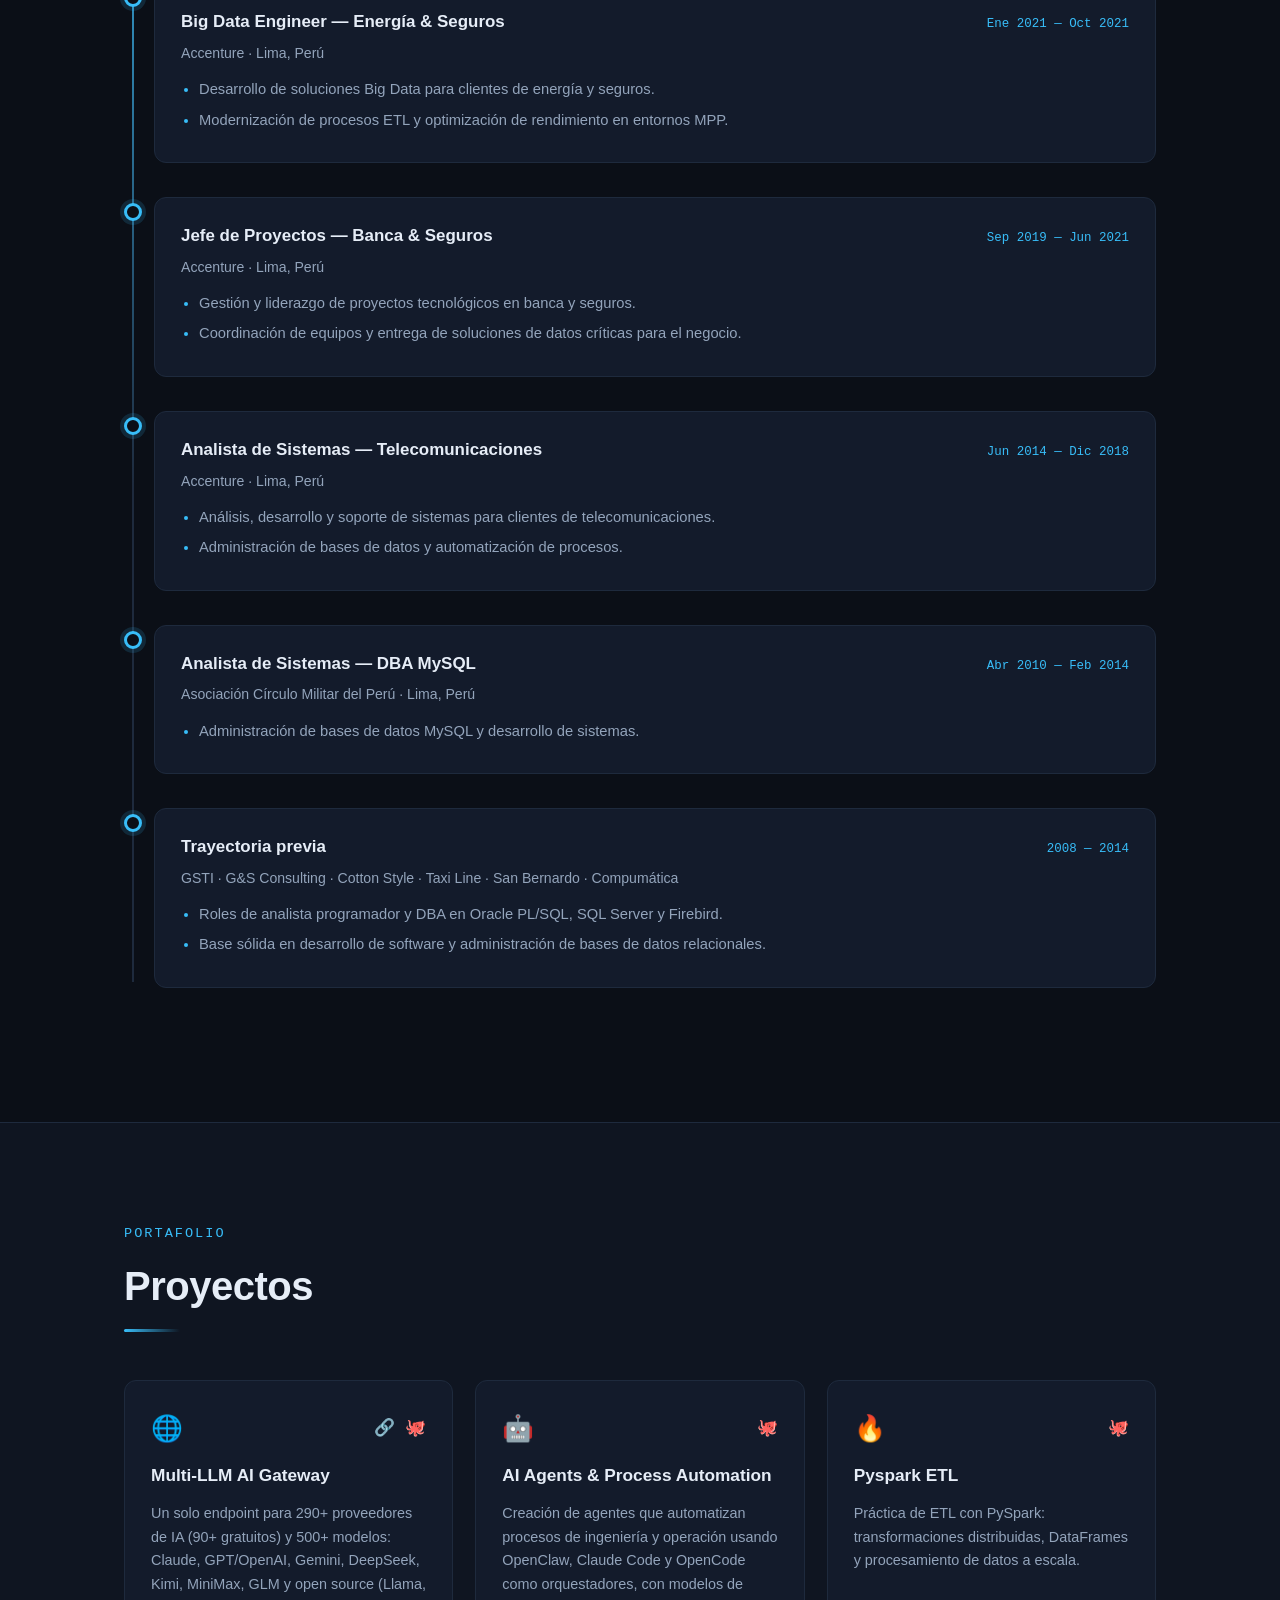
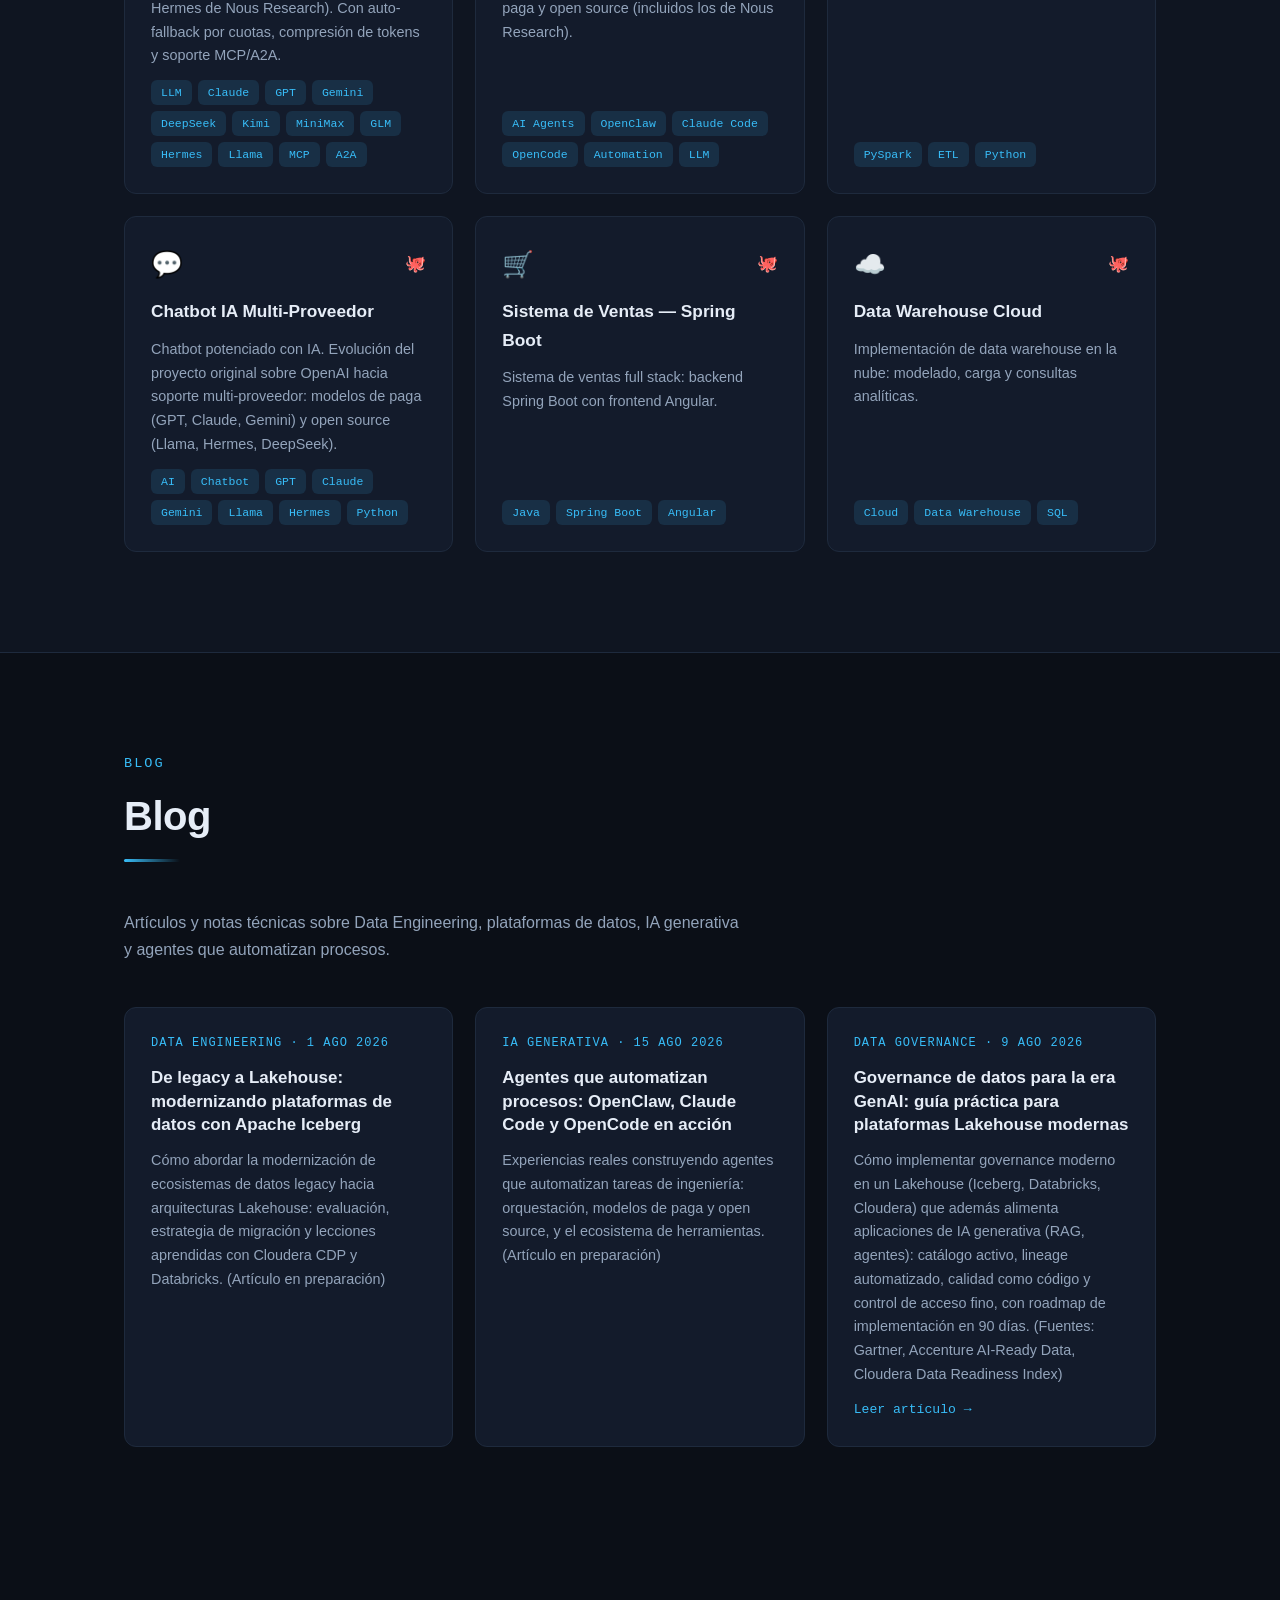
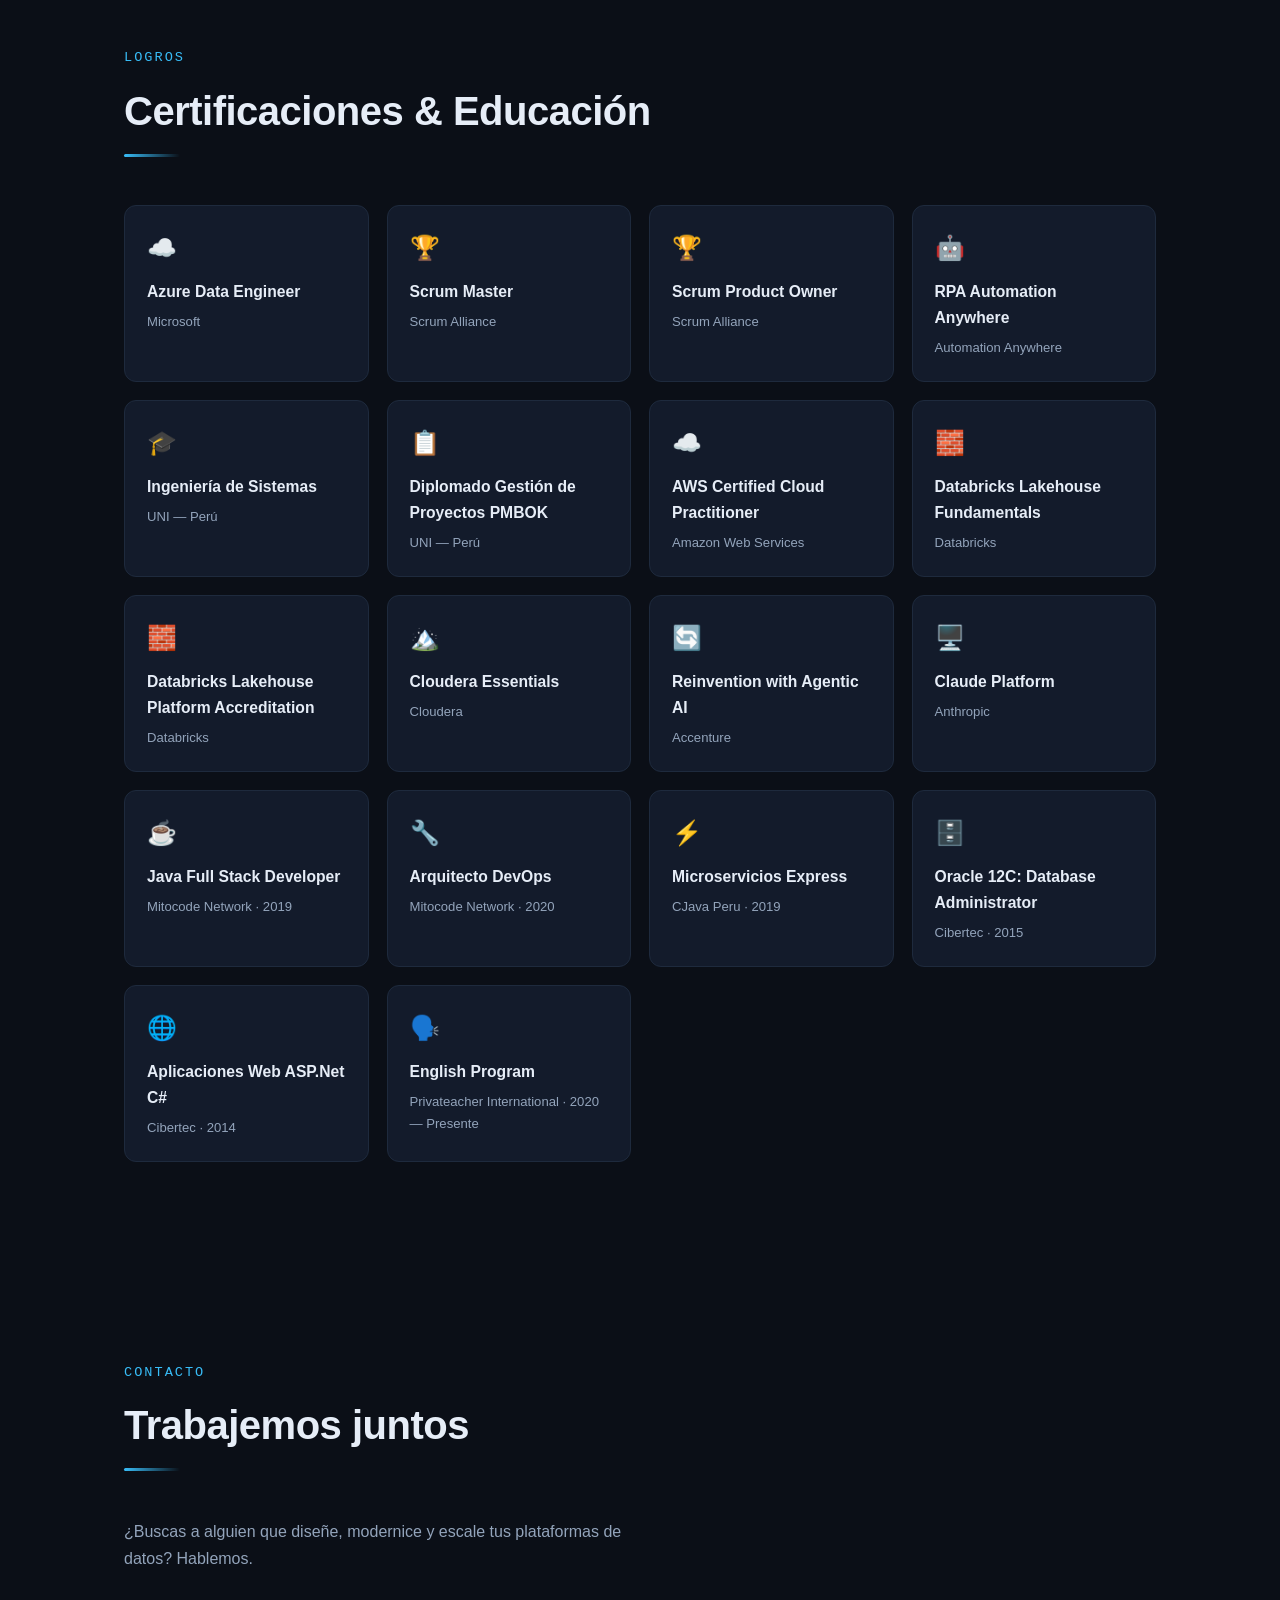
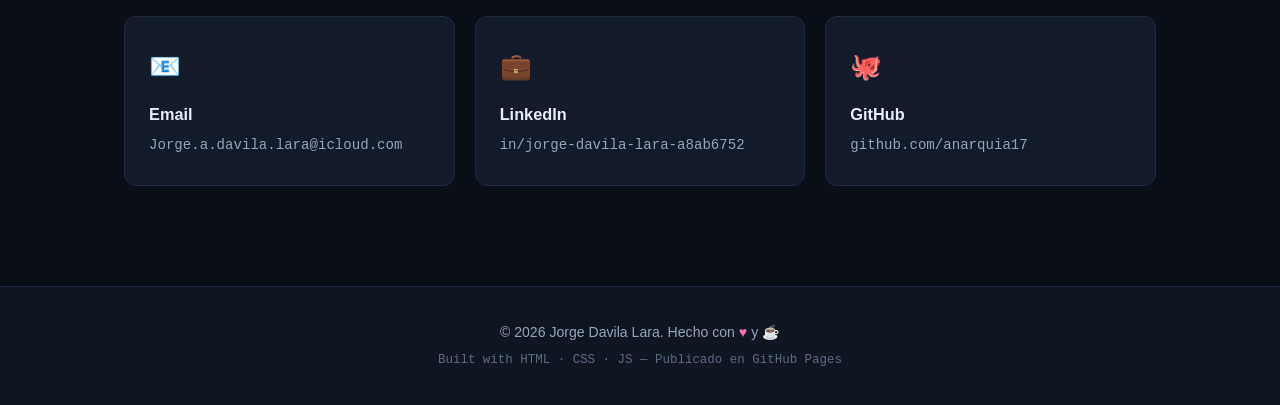
==== commit 60935270: "feat(theme): add light mode with toggle (☀️/🌙) in navbar — CSS variables + JS toggle + persistence" ====
--- a/index.html
+++ b/index.html
@@ -40,6 +40,7 @@
       </nav>
 
       <div class="navbar-actions">
+        <button class="theme-toggle" id="themeToggle" aria-label="Cambiar a tema claro">☀️</button>
         <button class="lang-toggle" id="langToggle" aria-label="Cambiar idioma / Switch language">
           <span id="langLabel">EN</span>
         </button>
--- a/assets/css/style.css
+++ b/assets/css/style.css
@@ -19,6 +19,30 @@
   --font: "Segoe UI", -apple-system, BlinkMacSystemFont, Roboto, "Helvetica Neue", Arial, sans-serif;
   --mono: "Cascadia Code", "JetBrains Mono", Consolas, "Courier New", monospace;
   --shadow: 0 8px 30px rgba(0, 0, 0, 0.35);
+  --navbar-bg: rgba(11, 15, 23, 0.85);
+  --navbar-bg-solid: rgba(11, 15, 23, 0.98);
+  --grid-line: rgba(56, 189, 248, 0.035);
+  --hero-glow-1: rgba(56, 189, 248, 0.10);
+  --hero-glow-2: rgba(34, 211, 238, 0.06);
+}
+
+[data-theme="light"] {
+  --bg: #f5f8fc;
+  --bg-alt: #eef3f9;
+  --bg-card: #ffffff;
+  --border: #d7e0ec;
+  --text: #16233a;
+  --text-dim: #4c5f7d;
+  --accent: #0284c7;
+  --accent-2: #0891b2;
+  --accent-dim: rgba(2, 132, 199, 0.10);
+  --success: #059669;
+  --shadow: 0 8px 30px rgba(15, 40, 80, 0.12);
+  --navbar-bg: rgba(255, 255, 255, 0.85);
+  --navbar-bg-solid: rgba(255, 255, 255, 0.98);
+  --grid-line: rgba(2, 132, 199, 0.06);
+  --hero-glow-1: rgba(2, 132, 199, 0.08);
+  --hero-glow-2: rgba(8, 145, 178, 0.05);
 }
 
 * { margin: 0; padding: 0; box-sizing: border-box; }
@@ -42,7 +66,7 @@
   position: fixed;
   top: 0; left: 0; right: 0;
   z-index: 100;
-  background: rgba(11, 15, 23, 0.85);
+  background: var(--navbar-bg);
   backdrop-filter: blur(12px);
   border-bottom: 1px solid transparent;
   transition: border-color 0.3s, background 0.3s;
@@ -50,7 +74,7 @@
 
 .navbar.scrolled {
   border-bottom-color: var(--border);
-  background: rgba(11, 15, 23, 0.95);
+  background: var(--navbar-bg-solid);
 }
 
 .navbar-inner {
@@ -115,6 +139,26 @@
 }
 
 .lang-toggle:hover { border-color: var(--accent); background: var(--accent-dim); }
+
+.theme-toggle {
+  font-family: var(--mono);
+  font-size: 0.9rem;
+  font-weight: 700;
+  width: 34px;
+  height: 34px;
+  display: flex;
+  align-items: center;
+  justify-content: center;
+  border-radius: 999px;
+  border: 1px solid var(--border);
+  background: var(--bg-card);
+  color: var(--text);
+  cursor: pointer;
+  transition: border-color 0.2s, background 0.2s, transform 0.2s;
+  line-height: 1;
+}
+
+.theme-toggle:hover { border-color: var(--accent); background: var(--accent-dim); transform: translateY(-1px); }
 
 .menu-toggle {
   display: none;
@@ -145,8 +189,8 @@
   padding: 120px 0 60px;
   position: relative;
   background:
-    radial-gradient(ellipse 60% 45% at 70% 15%, rgba(56, 189, 248, 0.10), transparent),
-    radial-gradient(ellipse 50% 40% at 15% 80%, rgba(34, 211, 238, 0.06), transparent),
+    radial-gradient(ellipse 60% 45% at 70% 15%, var(--hero-glow-1), transparent),
+    radial-gradient(ellipse 50% 40% at 15% 80%, var(--hero-glow-2), transparent),
     var(--bg);
 }
 
@@ -155,8 +199,8 @@
   position: absolute;
   inset: 0;
   background-image:
-    linear-gradient(rgba(56, 189, 248, 0.035) 1px, transparent 1px),
-    linear-gradient(90deg, rgba(56, 189, 248, 0.035) 1px, transparent 1px);
+    linear-gradient(var(--grid-line) 1px, transparent 1px),
+    linear-gradient(90deg, var(--grid-line) 1px, transparent 1px);
   background-size: 46px 46px;
   mask-image: radial-gradient(ellipse 70% 60% at 50% 40%, black 30%, transparent 75%);
   -webkit-mask-image: radial-gradient(ellipse 70% 60% at 50% 40%, black 30%, transparent 75%);
@@ -646,7 +690,7 @@
     position: fixed;
     top: 68px; left: 0; right: 0;
     flex-direction: column;
-    background: rgba(11, 15, 23, 0.98);
+    background: var(--navbar-bg-solid);
     padding: 24px;
     gap: 18px;
     border-bottom: 1px solid var(--border);
